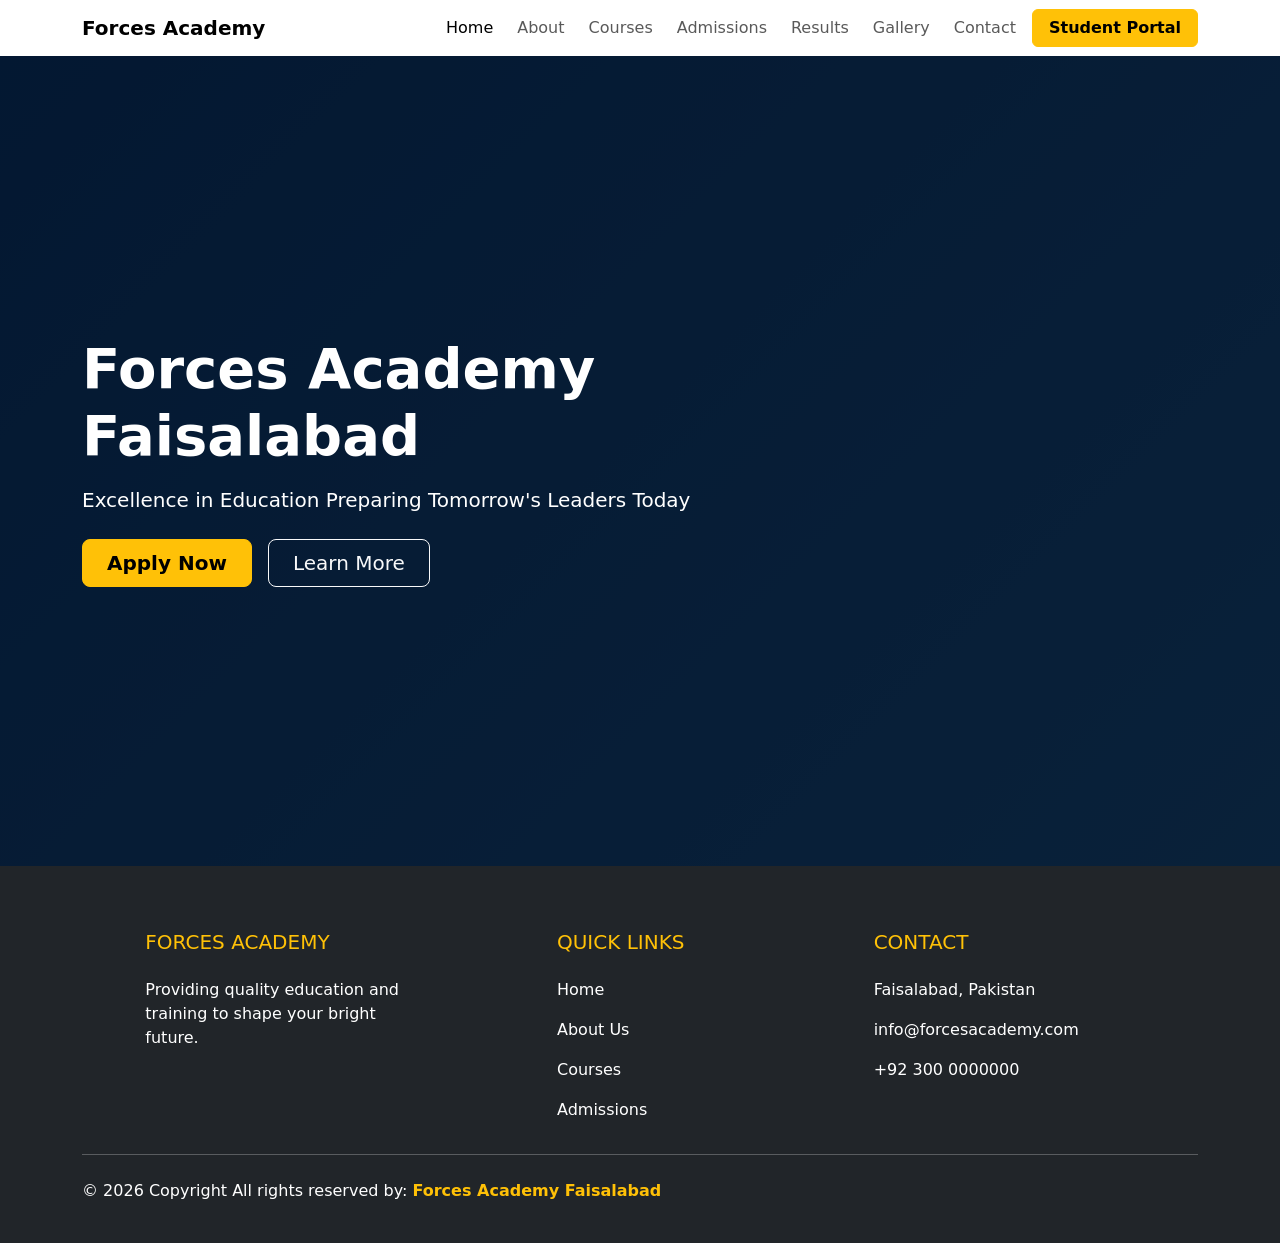
==== index.html @ 891b182b "Week 3 Frontend Task Completed" ====
<!DOCTYPE html>
<html lang="en">
<head>
    <meta charset="UTF-8">
    <meta name="viewport" content="width=device-width, initial-scale=1.0">
    <title>Forces Academy Faisalabad</title>

    <!-- Bootstrap 5 CSS CDN -->
    <link href="https://cdn.jsdelivr.net/npm/bootstrap@5.3.0/dist/css/bootstrap.min.css" rel="stylesheet">
    
    <!-- Custom CSS File -->
    <link rel="stylesheet" href="css/style.css">
</head>
<body>

    <!-- Step 3 — Build the Navigation Bar -->
    <nav class="navbar navbar-expand-lg sticky-top" id="mainNav">
        <div class="container">
            
            <!-- Logo -->
            <a class="navbar-brand fw-bold" href="index.html">
                Forces Academy
            </a>

            <!-- Hamburger Toggle (Mobile) -->
            <button class="navbar-toggler" type="button" data-bs-toggle="collapse" data-bs-target="#navMenu">
                <span class="navbar-toggler-icon"></span>
            </button>

            <!-- Nav Links -->
            <div class="collapse navbar-collapse" id="navMenu">
                <ul class="navbar-nav ms-auto align-items-center gap-lg-2">
                    <li class="nav-item">
                        <a class="nav-link active" href="index.html">Home</a>
                    </li>
                    <li class="nav-item">
                        <a class="nav-link" href="about.html">About</a>
                    </li>
                    <li class="nav-item">
                        <a class="nav-link" href="courses.html">Courses</a>
                    </li>
                    <li class="nav-item">
                        <a class="nav-link" href="admissions.html">Admissions</a>
                    </li>
                    <li class="nav-item">
                        <a class="nav-link" href="results.html">Results</a>
                    </li>
                    <li class="nav-item">
                        <a class="nav-link" href="gallery.html">Gallery</a>
                    </li>
                    <li class="nav-item">
                        <a class="nav-link" href="contact.html">Contact</a>
                    </li>
                    <!-- Student Portal Button -->
                    <li class="nav-item">
                        <a class="btn btn-warning fw-semibold px-3" href="#">
                            Student Portal
                        </a>
                    </li>
                </ul>
            </div>

        </div>
    </nav>

    <!-- Step 4 — Build the Hero Section -->
    <section id="hero">
        <div class="hero-overlay">
            <div class="container h-100">
                <div class="row h-100 align-items-center">
                    <div class="col-lg-8 text-white">
                        
                        <h1 class="display-4 fw-bold mb-3">
                            Forces Academy Faisalabad
                        </h1>
                        
                        <p class="lead mb-4">
                            Excellence in Education Preparing Tomorrow's Leaders Today
                        </p>
                        
                        <div class="d-flex flex-wrap gap-3">
                            <a href="admissions.html" class="btn btn-warning btn-lg fw-semibold px-4">
                                Apply Now
                            </a>
                            <a href="about.html" class="btn btn-outline-light btn-lg px-4">
                                Learn More
                            </a>
                        </div>

                    </div>
                </div>
            </div>
        </div>
    </section>

    <!-- Bootstrap 5 JS Bundle CDN -->
    <script src="https://cdn.jsdelivr.net/npm/bootstrap@5.3.0/dist/js/bootstrap.bundle.min.js"></script>
    
    <!-- Custom JS File -->
    <script src="js/main.js"></script>
</body>
<!-- Reusable Footer Section -->
<footer class="bg-dark text-white pt-5 pb-4">
    <div class="container text-center text-md-start">
        <div class="row">
            <!-- Column 1: Academy Name/Logo -->
            <div class="col-md-3 col-lg-3 col-xl-3 mx-auto mt-3">
                <h5 class="text-uppercase mb-4 font-weight-bold text-warning">Forces Academy</h5>
                <p>Providing quality education and training to shape your bright future.</p>
            </div>

            <!-- Column 2: Quick Links -->
            <div class="col-md-2 col-lg-2 col-xl-2 mx-auto mt-3">
                <h5 class="text-uppercase mb-4 font-weight-bold text-warning">Quick Links</h5>
                <p><a href="index.html" class="text-white" style="text-decoration: none;">Home</a></p>
                <p><a href="about.html" class="text-white" style="text-decoration: none;">About Us</a></p>
                <p><a href="courses.html" class="text-white" style="text-decoration: none;">Courses</a></p>
                <p><a href="admissions.html" class="text-white" style="text-decoration: none;">Admissions</a></p>
            </div>

            <!-- Column 3: Contact Info -->
            <div class="col-md-4 col-lg-3 col-xl-3 mx-auto mt-3">
                <h5 class="text-uppercase mb-4 font-weight-bold text-warning">Contact</h5>
                <p><i class="fas fa-home mr-3"></i> Faisalabad, Pakistan</p>
                <p><i class="fas fa-envelope mr-3"></i> info@forcesacademy.com</p>
                <p><i class="fas fa-phone mr-3"></i> +92 300 0000000</p>
            </div>
        </div>

        <hr class="mb-4">

        <!-- Copyright Row -->
        <div class="row align-items-center">
            <div class="col-md-7 col-lg-8">
                <p>© 2026 Copyright All rights reserved by: 
                    <a href="#" style="text-decoration: none;"><strong class="text-warning">Forces Academy Faisalabad</strong></a>
                </p>
            </div>
        </div>
    </div>
</footer>
</html>
---- css/style.css ----
/* ==========================================================================
   1. HERO & LANDING LAYOUT (Purana Base Code)
   ========================================================================== */
#hero {
    /* Agar images folder mein hero-bg.jpg nahn hai to ye gradient chalega */
    background-image: linear-gradient(135deg, #0a1f44 0%, #1a3a5b 100%);
    background-size: cover;
    background-position: center;
    min-height: 90vh;
}

.hero-overlay {
    background: rgba(0, 20, 40, 0.65);
    min-height: 90vh;
    display: flex;
    align-items: center;
}


/* ==========================================================================
   2. WEEK 3 PREMIUM GALLERY & CARDS EFFECTS
   ========================================================================== */

/* Cards rounded corners style */
.gallery-card {
    border-radius: 12px !important;
    border: 1px solid #eef2f5 !important;
    box-shadow: 0 4px 6px rgba(0, 0, 0, 0.05);
    transition: box-shadow 0.3s ease;
}

.gallery-card:hover {
    box-shadow: 0 10px 20px rgba(0, 0, 0, 0.12);
}

/* Image Dimension Fix (Symmetry alignment) */
.gallery-img {
    height: 220px;
    object-fit: cover; /* Is se sari images perfect auto-crop hokar clean alignment me ayengi */
    width: 100%;
}

/* Smooth zoom-in scale effect */
.img-hover {
    transition: transform 0.4s ease-in-out;
}

.img-hover:hover {
    transform: scale(1.08);
}
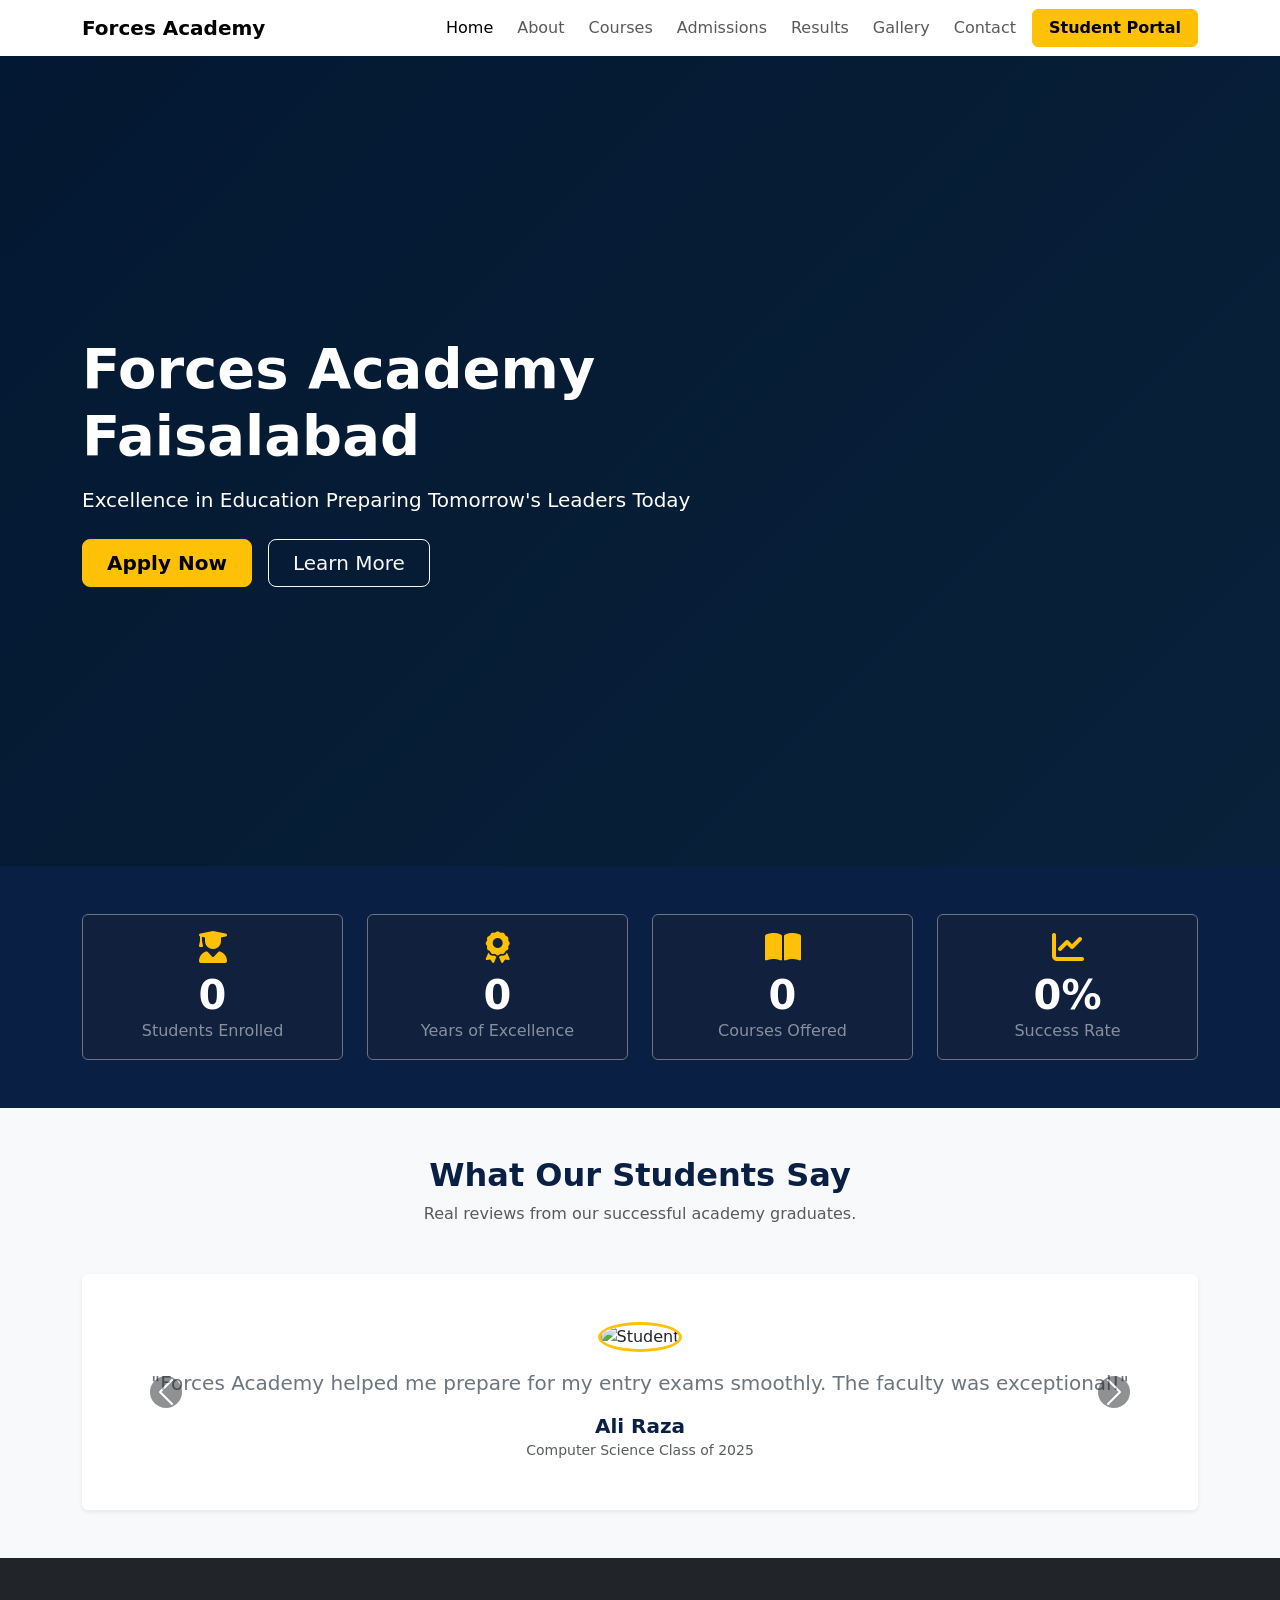
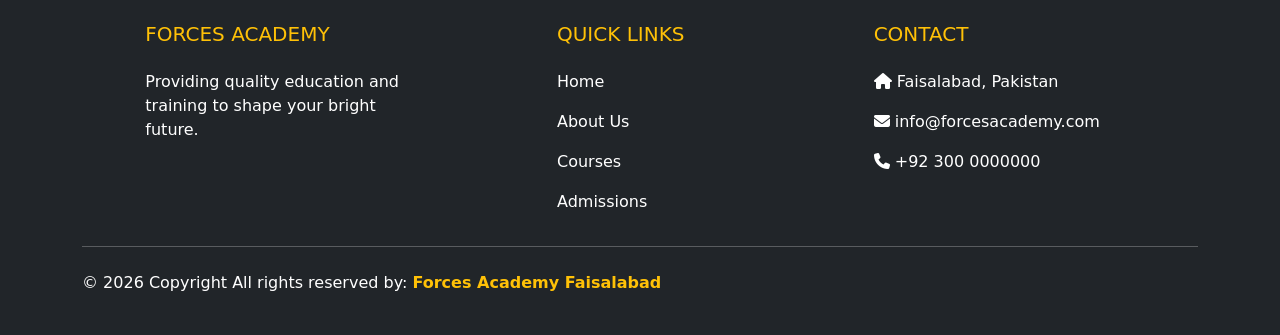
==== commit 878a3c14: "Week 4 Frontend Task Completed" ====
--- a/index.html
+++ b/index.html
@@ -8,12 +8,15 @@
     <!-- Bootstrap 5 CSS CDN -->
     <link href="https://cdn.jsdelivr.net/npm/bootstrap@5.3.0/dist/css/bootstrap.min.css" rel="stylesheet">
     
+    <!-- FontAwesome for Icons -->
+    <link rel="stylesheet" href="https://cdnjs.cloudflare.com/ajax/libs/font-awesome/6.4.0/css/all.min.css">
+
     <!-- Custom CSS File -->
     <link rel="stylesheet" href="css/style.css">
 </head>
 <body>
 
-    <!-- Step 3 — Build the Navigation Bar -->
+    <!-- Step 3 — Navigation Bar -->
     <nav class="navbar navbar-expand-lg sticky-top" id="mainNav">
         <div class="container">
             
@@ -63,7 +66,7 @@
         </div>
     </nav>
 
-    <!-- Step 4 — Build the Hero Section -->
+    <!-- Step 4 — Hero Section -->
     <section id="hero">
         <div class="hero-overlay">
             <div class="container h-100">
@@ -93,50 +96,138 @@
         </div>
     </section>
 
+    <!-- WEEK 4: STATS COUNTER SECTION -->
+    <section class="py-5 text-white" style="background-color: #0a1f44;" id="stats-section">
+        <div class="container">
+            <div class="row text-center g-4">
+                <div class="col-md-3 col-6">
+                    <div class="p-3 border border-secondary rounded bg-dark bg-opacity-25">
+                        <i class="fas fa-user-graduate fa-2x text-warning mb-2"></i>
+                        <h2 class="fw-bold display-6 mb-0 counter" data-target="5000">0</h2>
+                        <p class="text-white-50 mb-0">Students Enrolled</p>
+                    </div>
+                </div>
+                <div class="col-md-3 col-6">
+                    <div class="p-3 border border-secondary rounded bg-dark bg-opacity-25">
+                        <i class="fas fa-award fa-2x text-warning mb-2"></i>
+                        <h2 class="fw-bold display-6 mb-0 counter" data-target="15">0</h2>
+                        <p class="text-white-50 mb-0">Years of Excellence</p>
+                    </div>
+                </div>
+                <div class="col-md-3 col-6">
+                    <div class="p-3 border border-secondary rounded bg-dark bg-opacity-25">
+                        <i class="fas fa-book-open fa-2x text-warning mb-2"></i>
+                        <h2 class="fw-bold display-6 mb-0 counter" data-target="25">0</h2>
+                        <p class="text-white-50 mb-0">Courses Offered</p>
+                    </div>
+                </div>
+                <div class="col-md-3 col-6">
+                    <div class="p-3 border border-secondary rounded bg-dark bg-opacity-25">
+                        <i class="fas fa-chart-line fa-2x text-warning mb-2"></i>
+                        <h2 class="fw-bold display-6 mb-0"><span class="counter" data-target="98">0</span>%</h2>
+                        <p class="text-white-50 mb-0">Success Rate</p>
+                    </div>
+                </div>
+            </div>
+        </div>
+    </section>
+
+    <!-- WEEK 4: TESTIMONIALS SLIDER SECTION -->
+    <section class="py-5 bg-light">
+        <div class="container">
+            <div class="text-center mb-5">
+                <h2 class="fw-bold" style="color: #0a1f44;">What Our Students Say</h2>
+                <p class="text-muted">Real reviews from our successful academy graduates.</p>
+            </div>
+
+            <div id="testimonialCarousel" class="carousel slide shadow-sm bg-white rounded p-4 p-md-5" data-bs-ride="carousel">
+                <div class="carousel-inner">
+                    <div class="carousel-item active text-center">
+                        <img src="https://via.placeholder.com/100" class="rounded-circle mb-3 border border-3 border-warning" alt="Student">
+                        <p class="lead italic text-secondary mb-3">"Forces Academy helped me prepare for my entry exams smoothly. The faculty was exceptional!"</p>
+                        <h5 class="fw-bold mb-0" style="color: #0a1f44;">Ali Raza</h5>
+                        <small class="text-muted">Computer Science Class of 2025</small>
+                    </div>
+                    <div class="carousel-item text-center">
+                        <img src="https://via.placeholder.com/100" class="rounded-circle mb-3 border border-3 border-warning" alt="Student">
+                        <p class="lead italic text-secondary mb-3">"The test series gave me the confidence I needed to clear my exams with high grades."</p>
+                        <h5 class="fw-bold mb-0" style="color: #0a1f44;">Ayesha Malik</h5>
+                        <small class="text-muted">Engineering Student, 2026</small>
+                    </div>
+                    <div class="carousel-item text-center">
+                        <img src="https://via.placeholder.com/100" class="rounded-circle mb-3 border border-3 border-warning" alt="Student">
+                        <p class="lead italic text-secondary mb-3">"Best experience! Dedicated teachers and clear concepts. Highly recommended!"</p>
+                        <h5 class="fw-bold mb-0" style="color: #0a1f44;">Hamza Ahmed</h5>
+                        <small class="text-muted">Medical Track, 2025</small>
+                    </div>
+                    <div class="carousel-item text-center">
+                        <img src="https://via.placeholder.com/100" class="rounded-circle mb-3 border border-3 border-warning" alt="Student">
+                        <p class="lead italic text-secondary mb-3">"The environment and student support system are top-notch. Truly grateful!"</p>
+                        <h5 class="fw-bold mb-0" style="color: #0a1f44;">Zainab Fatima</h5>
+                        <small class="text-muted">ICS Student, 2026</small>
+                    </div>
+                </div>
+
+                <button class="carousel-control-prev" type="button" data-bs-target="#testimonialCarousel" data-bs-slide="prev">
+                    <span class="carousel-control-prev-icon bg-dark rounded-circle p-3"></span>
+                </button>
+                <button class="carousel-control-next" type="button" data-bs-target="#testimonialCarousel" data-bs-slide="next">
+                    <span class="carousel-control-next-icon bg-dark rounded-circle p-3"></span>
+                </button>
+            </div>
+        </div>
+    </section>
+
+    <!-- Reusable Footer Section -->
+    <footer class="bg-dark text-white pt-5 pb-4">
+        <div class="container text-center text-md-start">
+            <div class="row">
+                <!-- Column 1: Academy Name/Logo -->
+                <div class="col-md-3 col-lg-3 col-xl-3 mx-auto mt-3">
+                    <h5 class="text-uppercase mb-4 font-weight-bold text-warning">Forces Academy</h5>
+                    <p>Providing quality education and training to shape your bright future.</p>
+                </div>
+
+                <!-- Column 2: Quick Links -->
+                <div class="col-md-2 col-lg-2 col-xl-2 mx-auto mt-3">
+                    <h5 class="text-uppercase mb-4 font-weight-bold text-warning">Quick Links</h5>
+                    <p><a href="index.html" class="text-white" style="text-decoration: none;">Home</a></p>
+                    <p><a href="about.html" class="text-white" style="text-decoration: none;">About Us</a></p>
+                    <p><a href="courses.html" class="text-white" style="text-decoration: none;">Courses</a></p>
+                    <p><a href="admissions.html" class="text-white" style="text-decoration: none;">Admissions</a></p>
+                </div>
+
+                <!-- Column 3: Contact Info -->
+                <div class="col-md-4 col-lg-3 col-xl-3 mx-auto mt-3">
+                    <h5 class="text-uppercase mb-4 font-weight-bold text-warning">Contact</h5>
+                    <p><i class="fas fa-home mr-3"></i> Faisalabad, Pakistan</p>
+                    <p><i class="fas fa-envelope mr-3"></i> info@forcesacademy.com</p>
+                    <p><i class="fas fa-phone mr-3"></i> +92 300 0000000</p>
+                </div>
+            </div>
+
+            <hr class="mb-4">
+
+            <!-- Copyright Row -->
+            <div class="row align-items-center">
+                <div class="col-md-7 col-lg-8">
+                    <p>© 2026 Copyright All rights reserved by: 
+                        <a href="#" style="text-decoration: none;"><strong class="text-warning">Forces Academy Faisalabad</strong></a>
+                    </p>
+                </div>
+            </div>
+        </div>
+    </footer>
+
+    <!-- WEEK 4: BACK TO TOP BUTTON -->
+    <button id="backToTop" class="btn btn-warning rounded-circle shadow position-fixed bottom-0 end-0 m-4 d-none" style="z-index: 1000; width: 45px; height: 45px;" title="Back to Top">
+        <i class="fas fa-arrow-up"></i>
+    </button>
+
     <!-- Bootstrap 5 JS Bundle CDN -->
     <script src="https://cdn.jsdelivr.net/npm/bootstrap@5.3.0/dist/js/bootstrap.bundle.min.js"></script>
     
     <!-- Custom JS File -->
     <script src="js/main.js"></script>
 </body>
-<!-- Reusable Footer Section -->
-<footer class="bg-dark text-white pt-5 pb-4">
-    <div class="container text-center text-md-start">
-        <div class="row">
-            <!-- Column 1: Academy Name/Logo -->
-            <div class="col-md-3 col-lg-3 col-xl-3 mx-auto mt-3">
-                <h5 class="text-uppercase mb-4 font-weight-bold text-warning">Forces Academy</h5>
-                <p>Providing quality education and training to shape your bright future.</p>
-            </div>
-
-            <!-- Column 2: Quick Links -->
-            <div class="col-md-2 col-lg-2 col-xl-2 mx-auto mt-3">
-                <h5 class="text-uppercase mb-4 font-weight-bold text-warning">Quick Links</h5>
-                <p><a href="index.html" class="text-white" style="text-decoration: none;">Home</a></p>
-                <p><a href="about.html" class="text-white" style="text-decoration: none;">About Us</a></p>
-                <p><a href="courses.html" class="text-white" style="text-decoration: none;">Courses</a></p>
-                <p><a href="admissions.html" class="text-white" style="text-decoration: none;">Admissions</a></p>
-            </div>
-
-            <!-- Column 3: Contact Info -->
-            <div class="col-md-4 col-lg-3 col-xl-3 mx-auto mt-3">
-                <h5 class="text-uppercase mb-4 font-weight-bold text-warning">Contact</h5>
-                <p><i class="fas fa-home mr-3"></i> Faisalabad, Pakistan</p>
-                <p><i class="fas fa-envelope mr-3"></i> info@forcesacademy.com</p>
-                <p><i class="fas fa-phone mr-3"></i> +92 300 0000000</p>
-            </div>
-        </div>
-
-        <hr class="mb-4">
-
-        <!-- Copyright Row -->
-        <div class="row align-items-center">
-            <div class="col-md-7 col-lg-8">
-                <p>© 2026 Copyright All rights reserved by: 
-                    <a href="#" style="text-decoration: none;"><strong class="text-warning">Forces Academy Faisalabad</strong></a>
-                </p>
-            </div>
-        </div>
-    </div>
-</footer>
 </html>
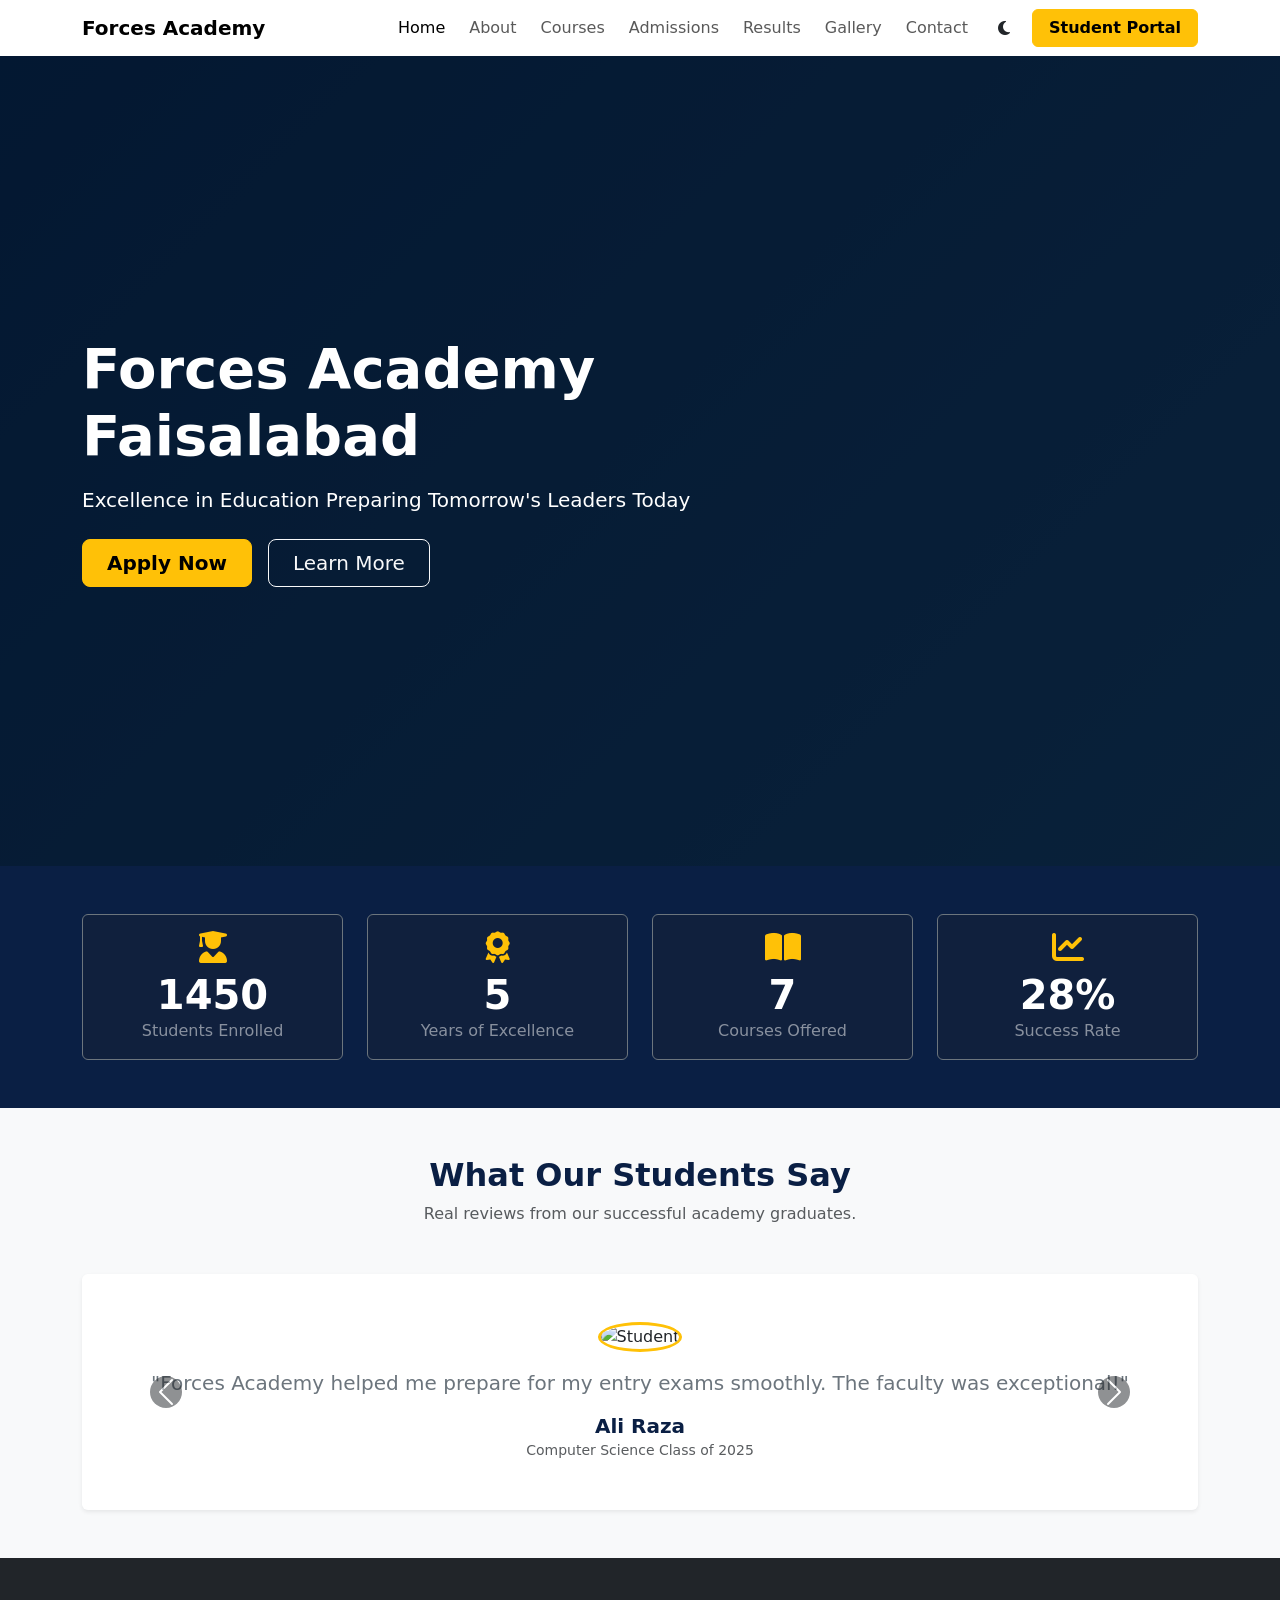
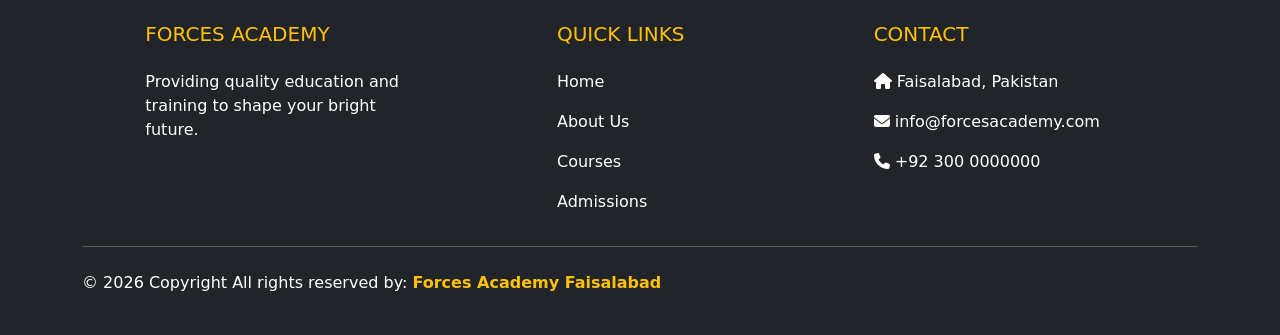
==== commit b92e5e86: "Week 6 tasks completed: Favicon, Dark Mode, and Animations added" ====
--- a/index.html
+++ b/index.html
@@ -3,11 +3,27 @@
 <head>
     <meta charset="UTF-8">
     <meta name="viewport" content="width=device-width, initial-scale=1.0">
+
+    <!-- Week 6: SEO Meta Tags -->
+    <meta name="description" content="Forces Academy Faisalabad - Excellence in education and preparing tomorrow's leaders today with entry test prep and academic courses.">
+    <meta name="keywords" content="Forces Academy, Faisalabad, Education, Admissions, Entry Test Preparation, Coaching">
+
+    <!-- Week 6: Open Graph Social Tags -->
+    <meta property="og:title" content="Forces Academy Faisalabad">
+    <meta property="og:description" content="Excellence in Education Preparing Tomorrow's Leaders Today.">
+    <meta property="og:type" content="website">
+
+    <!-- Week 6: Favicon Icon -->
+    <link rel="icon" href="https://cdnjs.cloudflare.com/ajax/libs/bootstrap-icons/1.13.1/icons/mortarboard-fill.svg" type="image/svg+xml">
+
     <title>Forces Academy Faisalabad</title>
 
     <!-- Bootstrap 5 CSS CDN -->
     <link href="https://cdn.jsdelivr.net/npm/bootstrap@5.3.0/dist/css/bootstrap.min.css" rel="stylesheet">
     
+    <!-- Bootstrap Icons CDN -->
+    <link rel="stylesheet" href="https://cdn.jsdelivr.net/npm/bootstrap-icons@1.13.1/font/bootstrap-icons.min.css">
+
     <!-- FontAwesome for Icons -->
     <link rel="stylesheet" href="https://cdnjs.cloudflare.com/ajax/libs/font-awesome/6.4.0/css/all.min.css">
 
@@ -54,6 +70,14 @@
                     <li class="nav-item">
                         <a class="nav-link" href="contact.html">Contact</a>
                     </li>
+
+                    <!-- Week 6: Dark Mode Toggle Button -->
+                    <li class="nav-item">
+                        <button id="theme-toggle" class="btn btn-outline-warning text-dark border-0 rounded-circle" type="button" title="Toggle Dark/Light Mode">
+                            <i id="theme-icon" class="fas fa-moon"></i>
+                        </button>
+                    </li>
+
                     <!-- Student Portal Button -->
                     <li class="nav-item">
                         <a class="btn btn-warning fw-semibold px-3" href="#">
@@ -73,7 +97,8 @@
                 <div class="row h-100 align-items-center">
                     <div class="col-lg-8 text-white">
                         
-                        <h1 class="display-4 fw-bold mb-3">
+                        <!-- Week 6: Added Animation Class -->
+                        <h1 class="display-4 fw-bold mb-3 animate-fade-in">
                             Forces Academy Faisalabad
                         </h1>
                         
--- a/css/style.css
+++ b/css/style.css
@@ -47,4 +47,63 @@
 
 .img-hover:hover {
     transform: scale(1.08);
+}/* ================= WEEK 6: DARK MODE STYLES ================= */
+body.dark-theme {
+    background-color: #121212 !important;
+    color: #e0e0e0 !important;
+}
+
+/* Dark mode nav and sections */
+body.dark-theme .navbar {
+    background-color: #1a1a1a !important;
+}
+
+body.dark-theme .nav-link {
+    color: #ffffff !important;
+}
+
+body.dark-theme .bg-light {
+    background-color: #1e1e1e !important;
+}
+
+body.dark-theme .bg-white {
+    background-color: #242424 !important;
+    color: #ffffff !important;
+}
+
+body.dark-theme .text-muted,
+body.dark-theme .text-secondary {
+    color: #b0b0b0 !important;
+}
+
+body.dark-theme h2, 
+body.dark-theme h5 {
+    color: #ffffff !important;
+}
+
+/* Dark Mode Toggle Button */
+#theme-toggle {
+    width: 40px;
+    height: 40px;
+    display: flex;
+    align-items: center;
+    justify-content: center;
+    cursor: pointer;
+    transition: all 0.3s ease;
+}
+
+/* ================= WEEK 6: ANIMATIONS ================= */
+.animate-fade-in {
+    animation: fadeIn 1.2s ease-in-out forwards;
+}
+
+@keyframes fadeIn {
+    from {
+        opacity: 0;
+        transform: translateY(-20px);
+    }
+    to {
+        opacity: 1;
+        transform: translateY(0);
+    }
 }
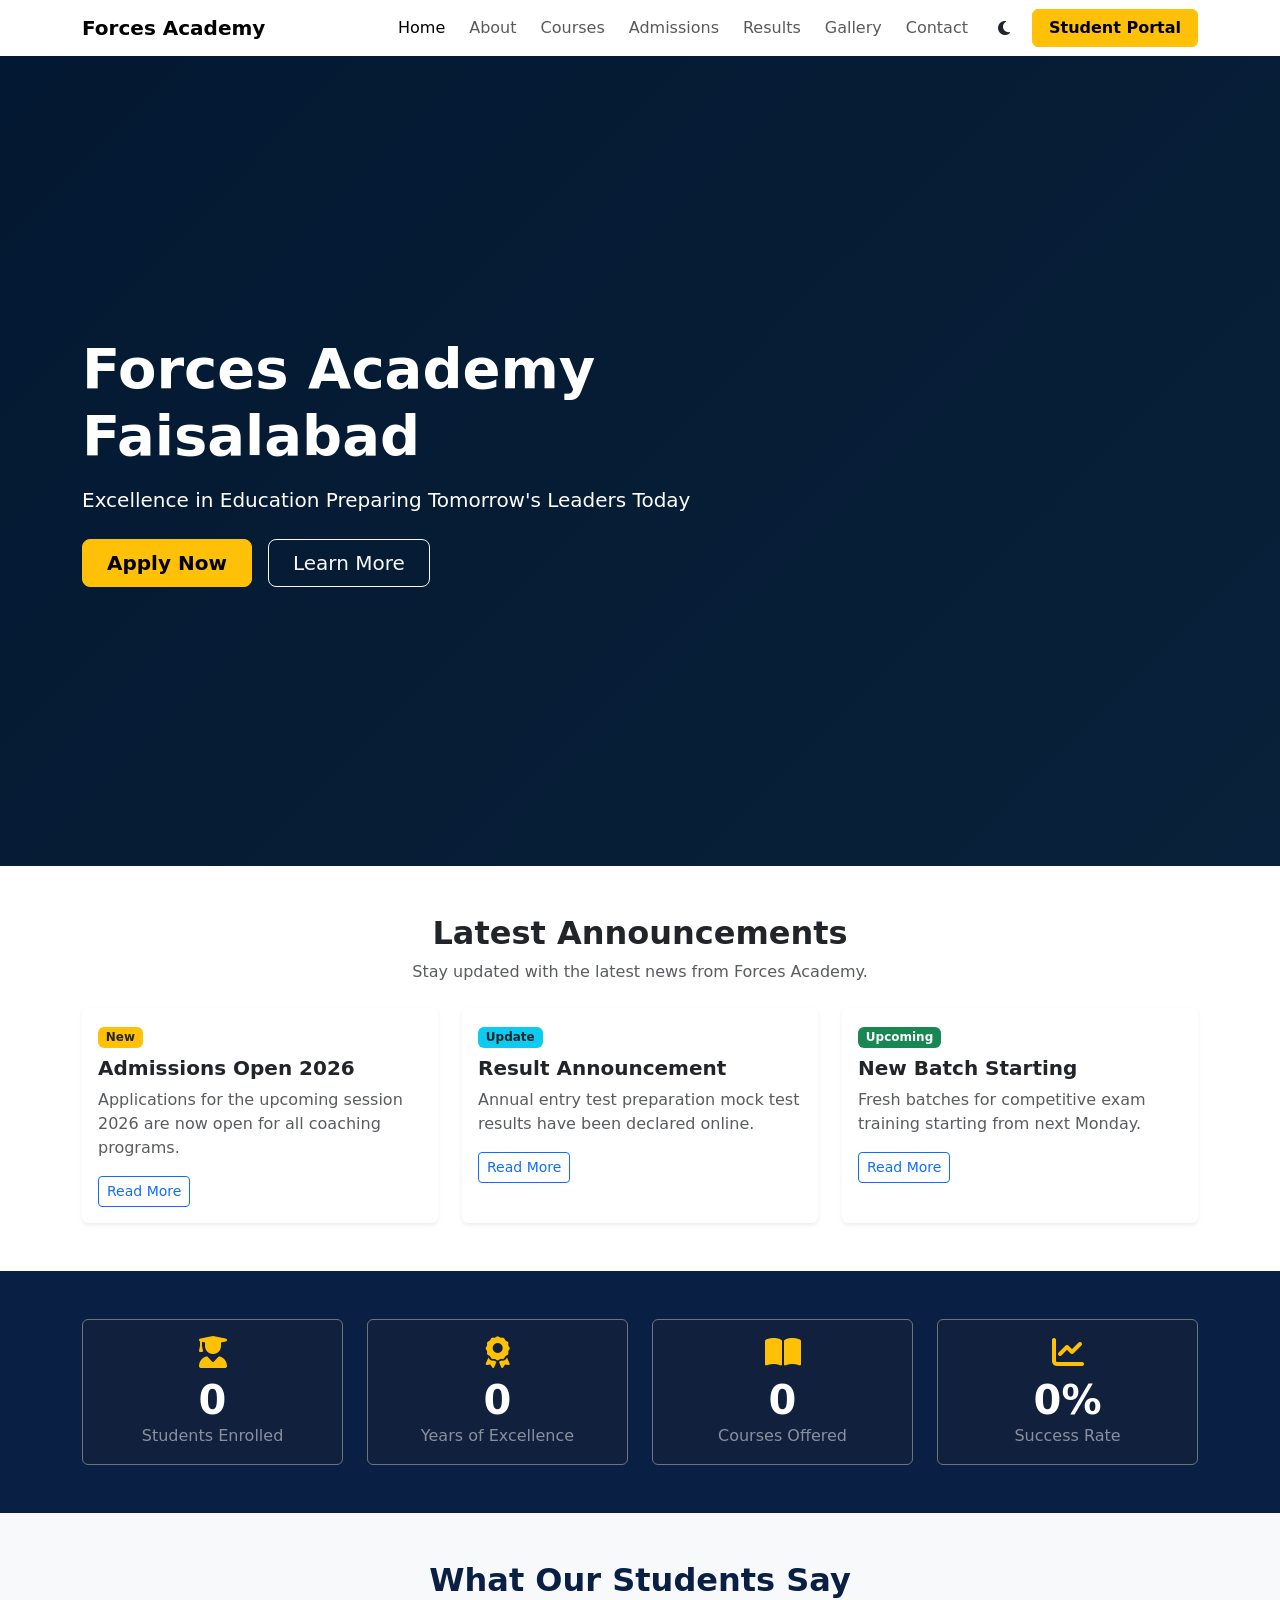
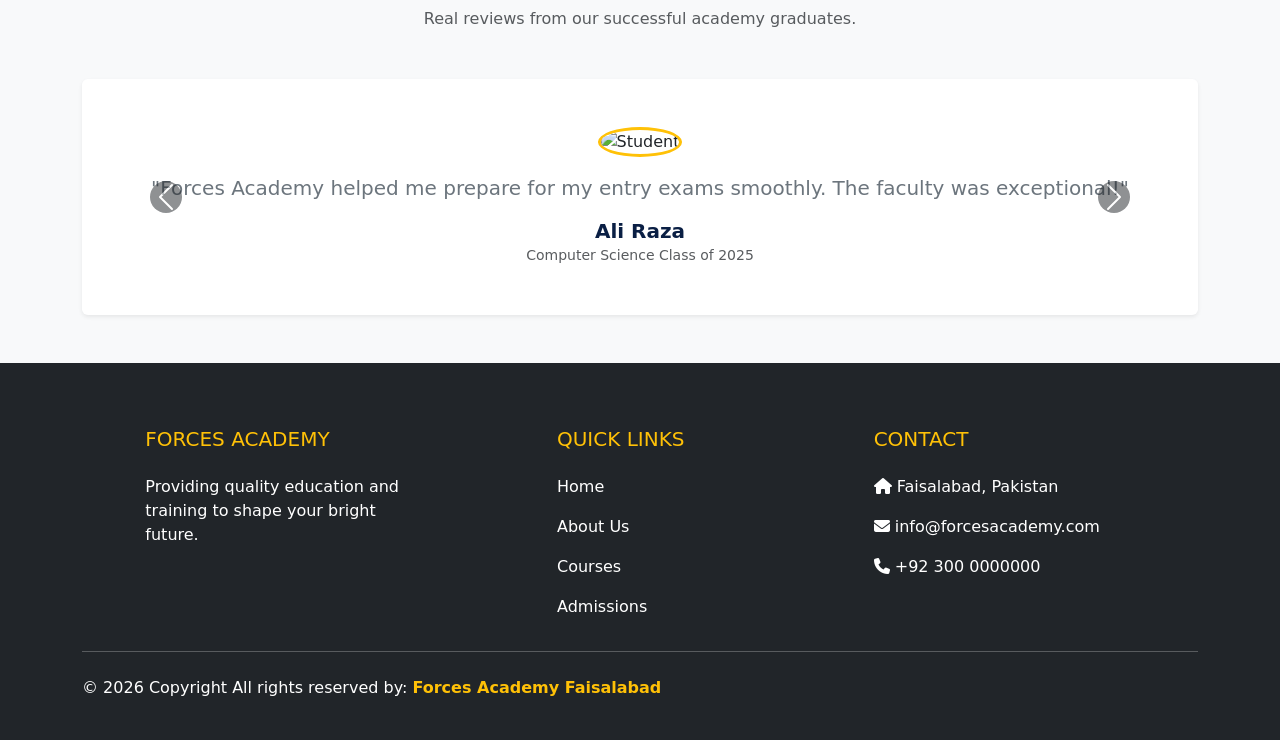
==== commit 49ef59d6: "Connect Student Portal button to live LMS URL" ====
--- a/index.html
+++ b/index.html
@@ -80,7 +80,7 @@
 
                     <!-- Student Portal Button -->
                     <li class="nav-item">
-                        <a class="btn btn-warning fw-semibold px-3" href="#">
+                        <a class="btn btn-warning fw-semibold px-3" href="https://forces-academy-lms.infinityfreeapp.com/">
                             Student Portal
                         </a>
                     </li>
@@ -120,6 +120,47 @@
             </div>
         </div>
     </section>
+    <!-- WEEK 7: ANNOUNCEMENTS SECTION -->
+    <section class="py-5 bg-white">
+        <div class="container">
+            <div class="text-center mb-4">
+                <h2 class="fw-bold text-navy">Latest Announcements</h2>
+                <p class="text-muted">Stay updated with the latest news from Forces Academy.</p>
+            </div>
+            <div class="row g-4">
+                <div class="col-md-4">
+                    <div class="card h-100 shadow-sm border-0">
+                        <div class="card-body">
+                            <span class="badge bg-warning text-dark mb-2">New</span>
+                            <h5 class="card-title fw-bold">Admissions Open 2026</h5>
+                            <p class="card-text text-muted">Applications for the upcoming session 2026 are now open for all coaching programs.</p>
+                            <a href="admissions.html" class="btn btn-sm btn-outline-primary">Read More</a>
+                        </div>
+                    </div>
+                </div>
+                <div class="col-md-4">
+                    <div class="card h-100 shadow-sm border-0">
+                        <div class="card-body">
+                            <span class="badge bg-info text-dark mb-2">Update</span>
+                            <h5 class="card-title fw-bold">Result Announcement</h5>
+                            <p class="card-text text-muted">Annual entry test preparation mock test results have been declared online.</p>
+                            <a href="results.html" class="btn btn-sm btn-outline-primary">Read More</a>
+                        </div>
+                    </div>
+                </div>
+                <div class="col-md-4">
+                    <div class="card h-100 shadow-sm border-0">
+                        <div class="card-body">
+                            <span class="badge bg-success mb-2">Upcoming</span>
+                            <h5 class="card-title fw-bold">New Batch Starting</h5>
+                            <p class="card-text text-muted">Fresh batches for competitive exam training starting from next Monday.</p>
+                            <a href="courses.html" class="btn btn-sm btn-outline-primary">Read More</a>
+                        </div>
+                    </div>
+                </div>
+            </div>
+        </div>
+    </section>
 
     <!-- WEEK 4: STATS COUNTER SECTION -->
     <section class="py-5 text-white" style="background-color: #0a1f44;" id="stats-section">
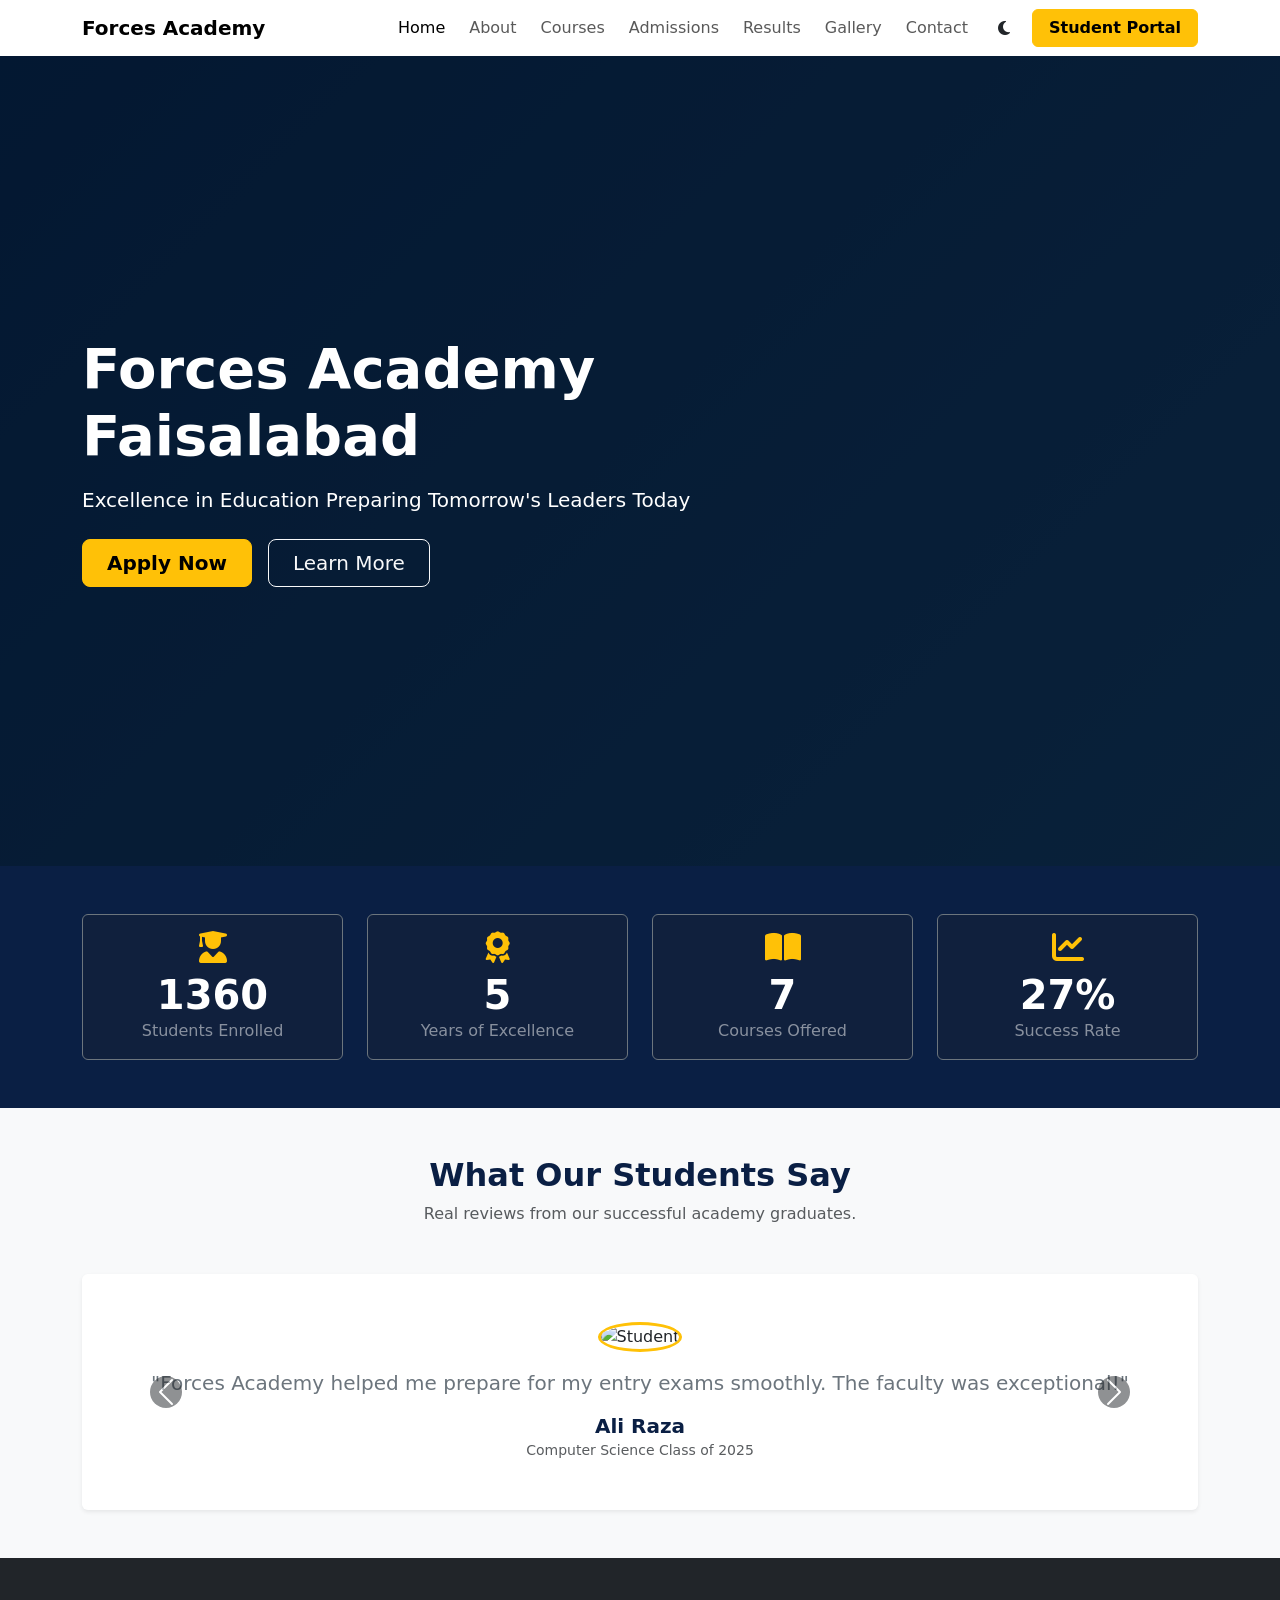
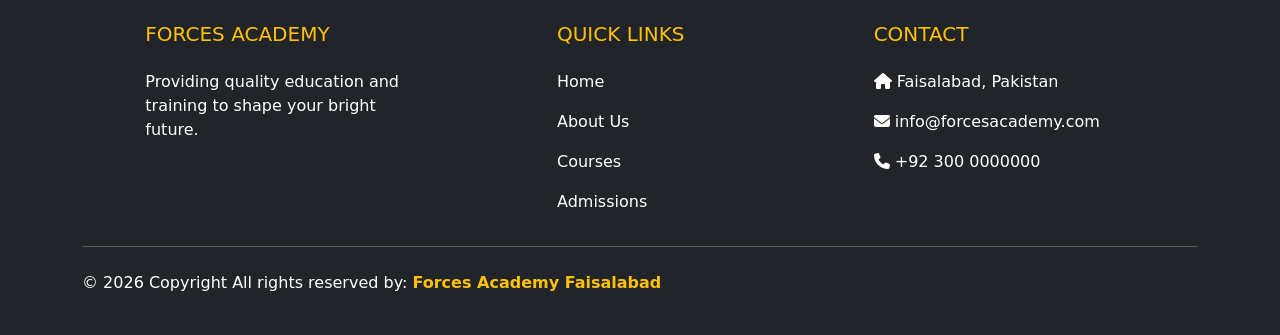
==== commit 0bdfb2c6: "Restored full index.html content" ====
--- a/index.html
+++ b/index.html
@@ -80,7 +80,7 @@
 
                     <!-- Student Portal Button -->
                     <li class="nav-item">
-                        <a class="btn btn-warning fw-semibold px-3" href="https://forces-academy-lms.infinityfreeapp.com/">
+                        <a class="btn btn-warning fw-semibold px-3" href="#">
                             Student Portal
                         </a>
                     </li>
@@ -120,47 +120,6 @@
             </div>
         </div>
     </section>
-    <!-- WEEK 7: ANNOUNCEMENTS SECTION -->
-    <section class="py-5 bg-white">
-        <div class="container">
-            <div class="text-center mb-4">
-                <h2 class="fw-bold text-navy">Latest Announcements</h2>
-                <p class="text-muted">Stay updated with the latest news from Forces Academy.</p>
-            </div>
-            <div class="row g-4">
-                <div class="col-md-4">
-                    <div class="card h-100 shadow-sm border-0">
-                        <div class="card-body">
-                            <span class="badge bg-warning text-dark mb-2">New</span>
-                            <h5 class="card-title fw-bold">Admissions Open 2026</h5>
-                            <p class="card-text text-muted">Applications for the upcoming session 2026 are now open for all coaching programs.</p>
-                            <a href="admissions.html" class="btn btn-sm btn-outline-primary">Read More</a>
-                        </div>
-                    </div>
-                </div>
-                <div class="col-md-4">
-                    <div class="card h-100 shadow-sm border-0">
-                        <div class="card-body">
-                            <span class="badge bg-info text-dark mb-2">Update</span>
-                            <h5 class="card-title fw-bold">Result Announcement</h5>
-                            <p class="card-text text-muted">Annual entry test preparation mock test results have been declared online.</p>
-                            <a href="results.html" class="btn btn-sm btn-outline-primary">Read More</a>
-                        </div>
-                    </div>
-                </div>
-                <div class="col-md-4">
-                    <div class="card h-100 shadow-sm border-0">
-                        <div class="card-body">
-                            <span class="badge bg-success mb-2">Upcoming</span>
-                            <h5 class="card-title fw-bold">New Batch Starting</h5>
-                            <p class="card-text text-muted">Fresh batches for competitive exam training starting from next Monday.</p>
-                            <a href="courses.html" class="btn btn-sm btn-outline-primary">Read More</a>
-                        </div>
-                    </div>
-                </div>
-            </div>
-        </div>
-    </section>
 
     <!-- WEEK 4: STATS COUNTER SECTION -->
     <section class="py-5 text-white" style="background-color: #0a1f44;" id="stats-section">
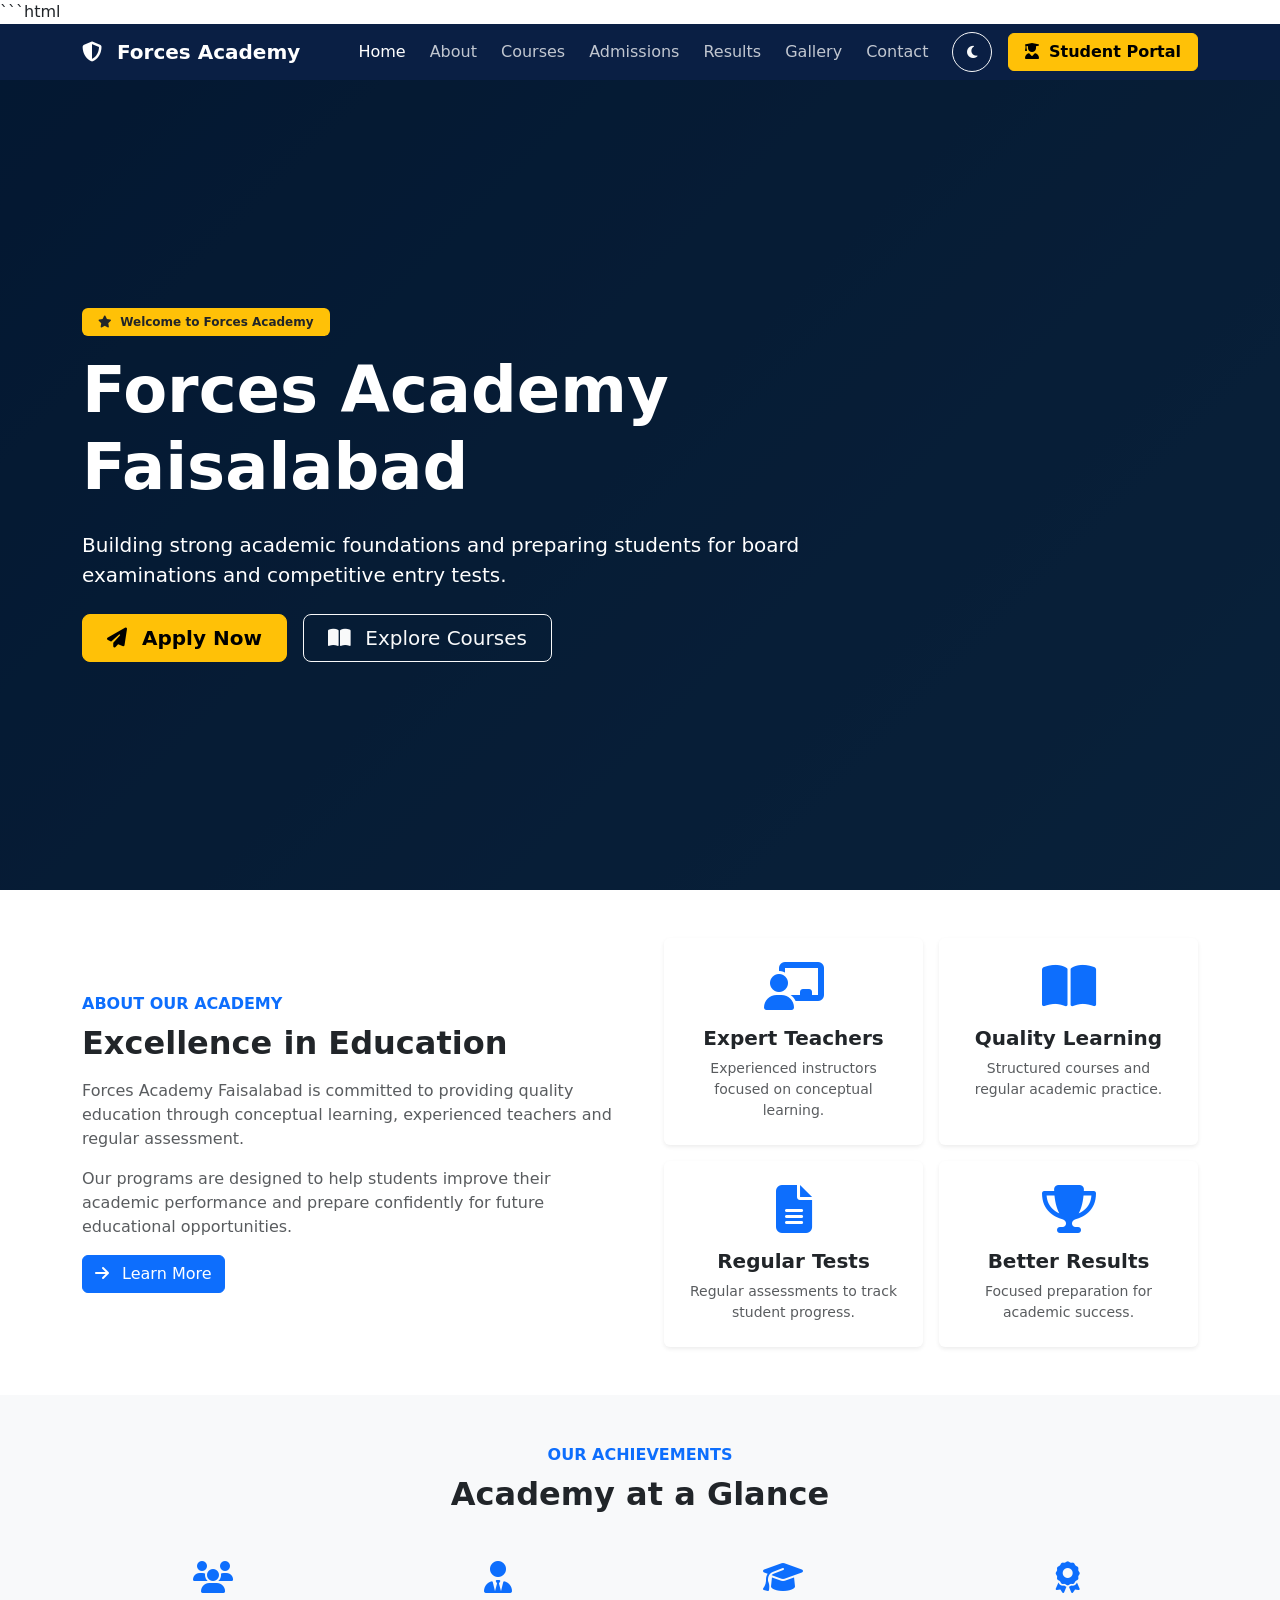
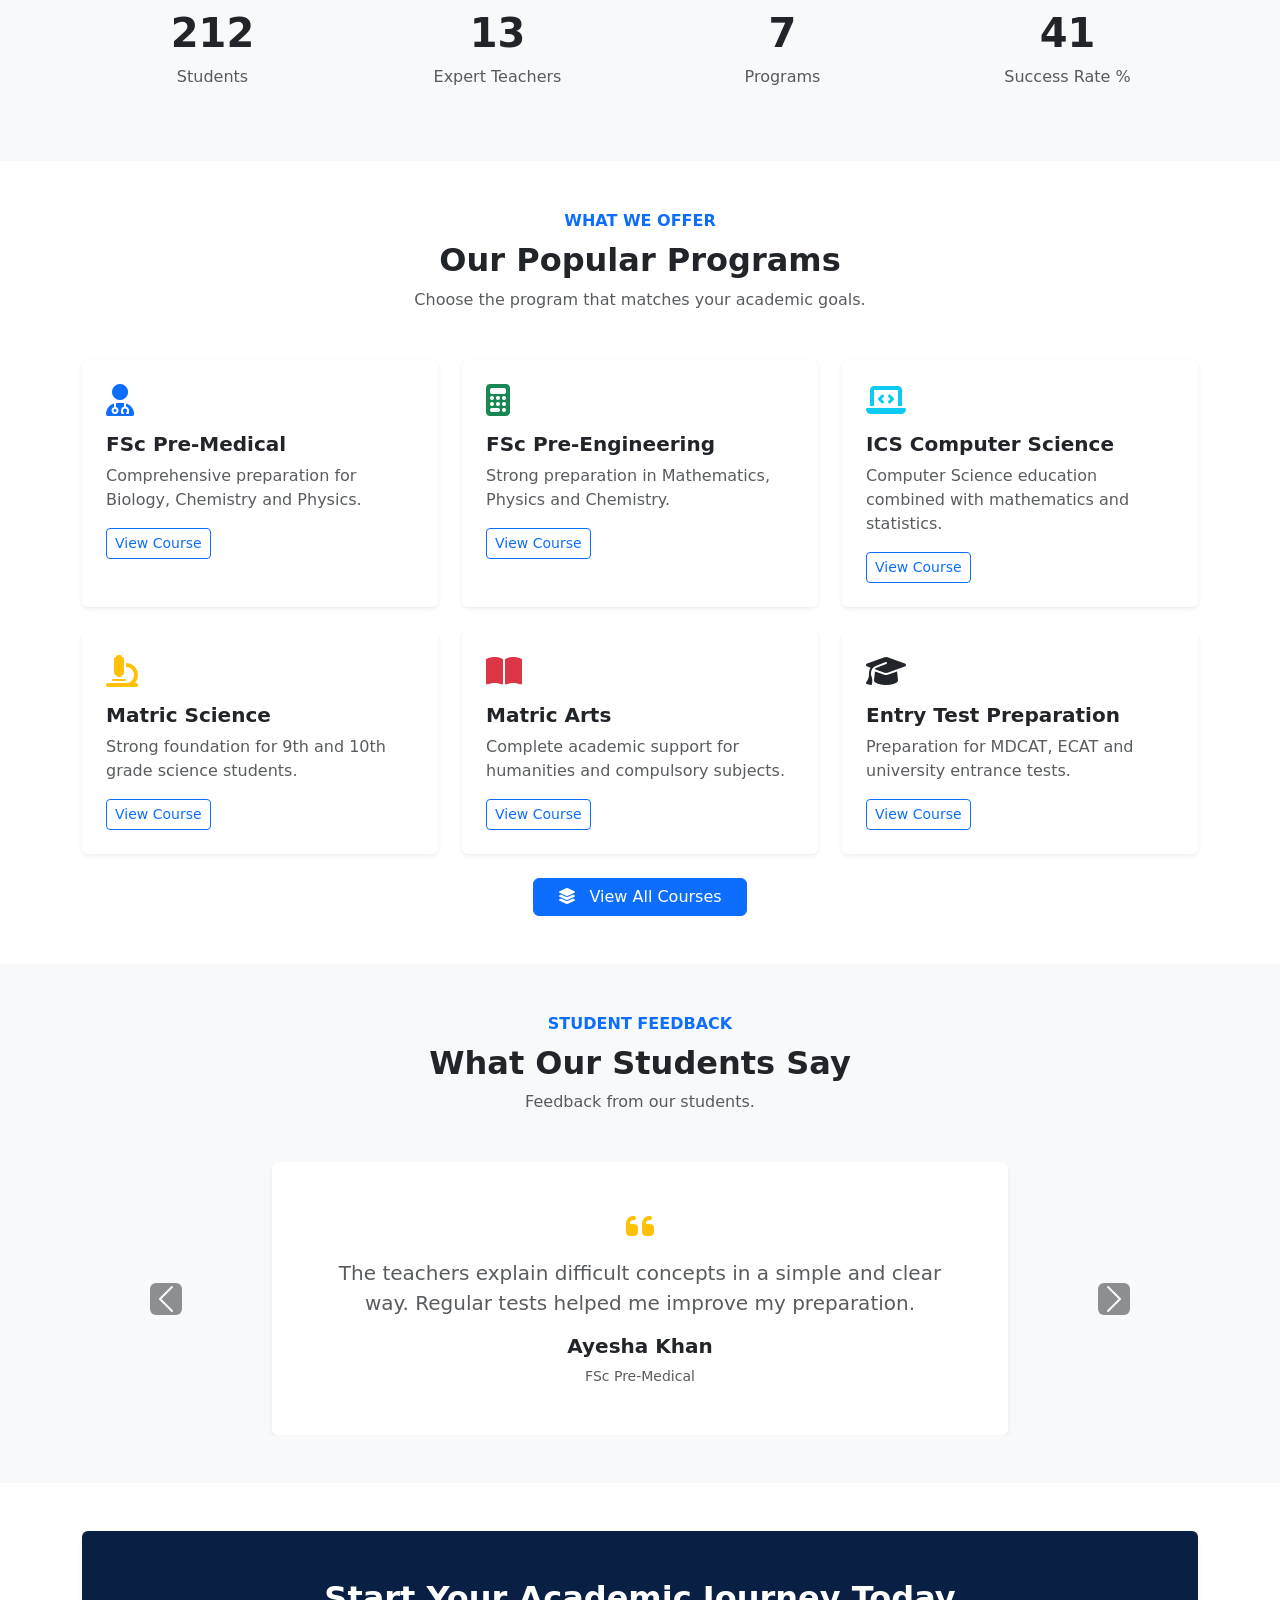
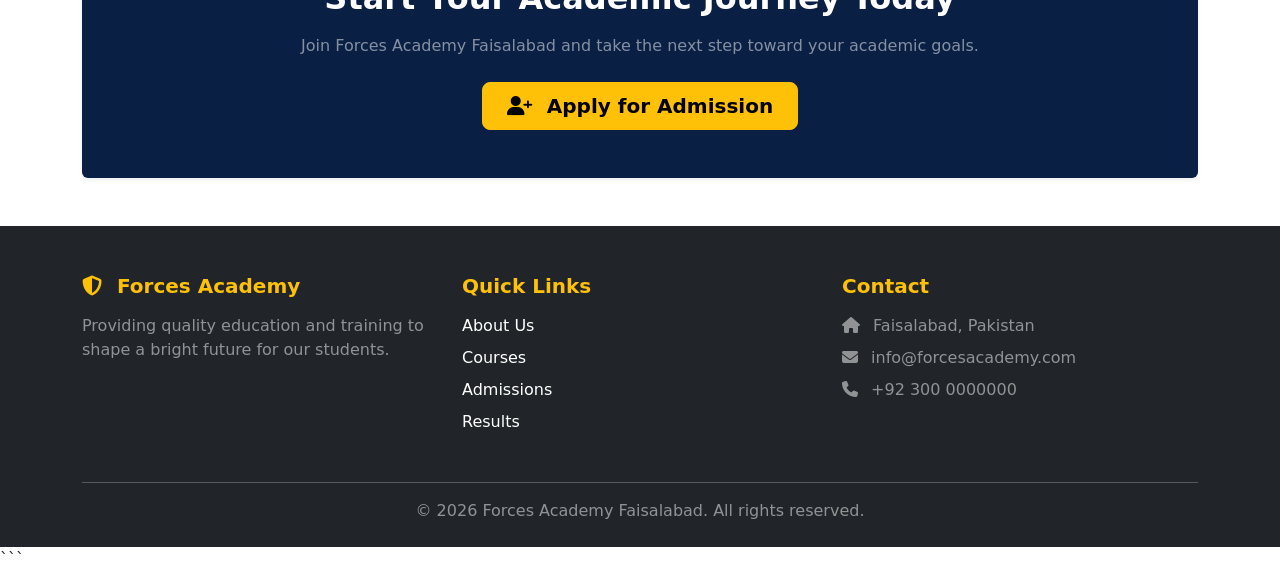
==== commit 4954b444: "Updated website" ====
--- a/index.html
+++ b/index.html
@@ -1,258 +1,1587 @@
+```html
 <!DOCTYPE html>
 <html lang="en">
+
 <head>
+
     <meta charset="UTF-8">
+
     <meta name="viewport" content="width=device-width, initial-scale=1.0">
 
-    <!-- Week 6: SEO Meta Tags -->
-    <meta name="description" content="Forces Academy Faisalabad - Excellence in education and preparing tomorrow's leaders today with entry test prep and academic courses.">
-    <meta name="keywords" content="Forces Academy, Faisalabad, Education, Admissions, Entry Test Preparation, Coaching">
-
-    <!-- Week 6: Open Graph Social Tags -->
-    <meta property="og:title" content="Forces Academy Faisalabad">
-    <meta property="og:description" content="Excellence in Education Preparing Tomorrow's Leaders Today.">
-    <meta property="og:type" content="website">
-
-    <!-- Week 6: Favicon Icon -->
-    <link rel="icon" href="https://cdnjs.cloudflare.com/ajax/libs/bootstrap-icons/1.13.1/icons/mortarboard-fill.svg" type="image/svg+xml">
-
     <title>Forces Academy Faisalabad</title>
 
-    <!-- Bootstrap 5 CSS CDN -->
-    <link href="https://cdn.jsdelivr.net/npm/bootstrap@5.3.0/dist/css/bootstrap.min.css" rel="stylesheet">
-    
-    <!-- Bootstrap Icons CDN -->
-    <link rel="stylesheet" href="https://cdn.jsdelivr.net/npm/bootstrap-icons@1.13.1/font/bootstrap-icons.min.css">
-
-    <!-- FontAwesome for Icons -->
-    <link rel="stylesheet" href="https://cdnjs.cloudflare.com/ajax/libs/font-awesome/6.4.0/css/all.min.css">
-
-    <!-- Custom CSS File -->
+
+    <!-- =====================================================
+         BOOTSTRAP 5
+    ====================================================== -->
+
+    <link
+        href="https://cdn.jsdelivr.net/npm/bootstrap@5.3.0/dist/css/bootstrap.min.css"
+        rel="stylesheet"
+    >
+
+
+    <!-- =====================================================
+         FONT AWESOME
+    ====================================================== -->
+
+    <link
+        rel="stylesheet"
+        href="https://cdnjs.cloudflare.com/ajax/libs/font-awesome/6.4.0/css/all.min.css"
+    >
+
+
+    <!-- =====================================================
+         CUSTOM CSS
+    ====================================================== -->
+
     <link rel="stylesheet" href="css/style.css">
+
 </head>
+
+
 <body>
 
-    <!-- Step 3 — Navigation Bar -->
-    <nav class="navbar navbar-expand-lg sticky-top" id="mainNav">
+
+<!-- =========================================================
+     NAVBAR
+========================================================= -->
+
+<nav
+    class="navbar navbar-expand-lg sticky-top"
+    id="mainNav"
+>
+
+    <div class="container">
+
+
+        <!-- LOGO -->
+
+        <a
+            class="navbar-brand fw-bold"
+            href="index.html"
+        >
+
+            <i class="fas fa-shield-halved me-2"></i>
+
+            Forces Academy
+
+        </a>
+
+
+        <!-- MOBILE MENU BUTTON -->
+
+        <button
+            class="navbar-toggler"
+            type="button"
+            data-bs-toggle="collapse"
+            data-bs-target="#navMenu"
+            aria-controls="navMenu"
+            aria-expanded="false"
+            aria-label="Toggle navigation"
+        >
+
+            <span class="navbar-toggler-icon"></span>
+
+        </button>
+
+
+        <!-- NAVIGATION -->
+
+        <div
+            class="collapse navbar-collapse"
+            id="navMenu"
+        >
+
+            <ul
+                class="navbar-nav ms-auto align-items-lg-center gap-lg-2"
+            >
+
+
+                <!-- HOME -->
+
+                <li class="nav-item">
+
+                    <a
+                        class="nav-link active"
+                        href="index.html"
+                    >
+
+                        Home
+
+                    </a>
+
+                </li>
+
+
+                <!-- ABOUT -->
+
+                <li class="nav-item">
+
+                    <a
+                        class="nav-link"
+                        href="about.html"
+                    >
+
+                        About
+
+                    </a>
+
+                </li>
+
+
+                <!-- COURSES -->
+
+                <li class="nav-item">
+
+                    <a
+                        class="nav-link"
+                        href="courses.html"
+                    >
+
+                        Courses
+
+                    </a>
+
+                </li>
+
+
+                <!-- ADMISSIONS -->
+
+                <li class="nav-item">
+
+                    <a
+                        class="nav-link"
+                        href="admissions.html"
+                    >
+
+                        Admissions
+
+                    </a>
+
+                </li>
+
+
+                <!-- RESULTS -->
+
+                <li class="nav-item">
+
+                    <a
+                        class="nav-link"
+                        href="results.html"
+                    >
+
+                        Results
+
+                    </a>
+
+                </li>
+
+
+                <!-- GALLERY -->
+
+                <li class="nav-item">
+
+                    <a
+                        class="nav-link"
+                        href="gallery.html"
+                    >
+
+                        Gallery
+
+                    </a>
+
+                </li>
+
+
+                <!-- CONTACT -->
+
+                <li class="nav-item">
+
+                    <a
+                        class="nav-link"
+                        href="contact.html"
+                    >
+
+                        Contact
+
+                    </a>
+
+                </li>
+
+
+                <!-- =================================================
+                     DARK / LIGHT MODE
+                ================================================== -->
+
+                <li class="nav-item">
+
+                    <button
+                        id="theme-toggle"
+                        type="button"
+                        class="btn btn-sm btn-outline-light theme-toggle-btn ms-lg-2"
+                        title="Toggle Dark/Light Mode"
+                        aria-label="Toggle Dark/Light Mode"
+                    >
+
+                        <i
+                            id="theme-icon"
+                            class="fas fa-moon"
+                        ></i>
+
+                    </button>
+
+                </li>
+
+
+                <!-- STUDENT PORTAL -->
+
+                <li class="nav-item">
+
+                    <a
+                        class="btn btn-warning fw-semibold px-3 ms-lg-2"
+                        href="https://forces-academy-lms.infinityfreeapp.com/"
+                        target="_blank"
+                        rel="noopener noreferrer"
+                    >
+
+                        <i class="fas fa-user-graduate me-1"></i>
+
+                        Student Portal
+
+                    </a>
+
+                </li>
+
+            </ul>
+
+        </div>
+
+    </div>
+
+</nav>
+
+
+
+<!-- =========================================================
+     HERO SECTION
+========================================================= -->
+
+<section id="hero">
+
+    <div class="hero-overlay">
+
         <div class="container">
-            
-            <!-- Logo -->
-            <a class="navbar-brand fw-bold" href="index.html">
-                Forces Academy
+
+            <div class="row align-items-center min-vh-75">
+
+                <div
+                    class="col-lg-8 text-white animate-fade-in"
+                >
+
+
+                    <!-- BADGE -->
+
+                    <span
+                        class="badge bg-warning text-dark mb-3 px-3 py-2"
+                    >
+
+                        <i class="fas fa-star me-1"></i>
+
+                        Welcome to Forces Academy
+
+                    </span>
+
+
+                    <!-- HEADING -->
+
+                    <h1 class="display-3 fw-bold mb-4">
+
+                        Forces Academy Faisalabad
+
+                    </h1>
+
+
+                    <!-- DESCRIPTION -->
+
+                    <p class="lead mb-4">
+
+                        Building strong academic foundations and preparing
+                        students for board examinations and competitive
+                        entry tests.
+
+                    </p>
+
+
+                    <!-- BUTTONS -->
+
+                    <div class="d-flex flex-wrap gap-3">
+
+
+                        <!-- APPLY -->
+
+                        <a
+                            href="admissions.html"
+                            class="btn btn-warning btn-lg fw-semibold px-4"
+                        >
+
+                            <i class="fas fa-paper-plane me-2"></i>
+
+                            Apply Now
+
+                        </a>
+
+
+                        <!-- COURSES -->
+
+                        <a
+                            href="courses.html"
+                            class="btn btn-outline-light btn-lg px-4"
+                        >
+
+                            <i class="fas fa-book-open me-2"></i>
+
+                            Explore Courses
+
+                        </a>
+
+                    </div>
+
+                </div>
+
+            </div>
+
+        </div>
+
+    </div>
+
+</section>
+
+
+
+<!-- =========================================================
+     INTRODUCTION
+========================================================= -->
+
+<section class="py-5">
+
+    <div class="container">
+
+        <div class="row align-items-center g-5">
+
+
+            <!-- LEFT CONTENT -->
+
+            <div class="col-lg-6">
+
+                <span class="text-primary fw-semibold">
+
+                    ABOUT OUR ACADEMY
+
+                </span>
+
+
+                <h2 class="fw-bold mb-3 mt-2">
+
+                    Excellence in Education
+
+                </h2>
+
+
+                <p class="text-muted">
+
+                    Forces Academy Faisalabad is committed to providing
+                    quality education through conceptual learning,
+                    experienced teachers and regular assessment.
+
+                </p>
+
+
+                <p class="text-muted">
+
+                    Our programs are designed to help students improve
+                    their academic performance and prepare confidently
+                    for future educational opportunities.
+
+                </p>
+
+
+                <a
+                    href="about.html"
+                    class="btn btn-primary"
+                >
+
+                    <i class="fas fa-arrow-right me-2"></i>
+
+                    Learn More
+
+                </a>
+
+            </div>
+
+
+            <!-- RIGHT FEATURES -->
+
+            <div class="col-lg-6">
+
+                <div class="row g-3">
+
+
+                    <!-- FEATURE 1 -->
+
+                    <div class="col-md-6">
+
+                        <div
+                            class="card h-100 border-0 shadow-sm text-center p-4"
+                        >
+
+                            <i
+                                class="fas fa-chalkboard-teacher fa-3x mb-3 text-primary"
+                            ></i>
+
+
+                            <h5 class="fw-bold">
+
+                                Expert Teachers
+
+                            </h5>
+
+
+                            <p class="text-muted small mb-0">
+
+                                Experienced instructors focused on
+                                conceptual learning.
+
+                            </p>
+
+                        </div>
+
+                    </div>
+
+
+                    <!-- FEATURE 2 -->
+
+                    <div class="col-md-6">
+
+                        <div
+                            class="card h-100 border-0 shadow-sm text-center p-4"
+                        >
+
+                            <i
+                                class="fas fa-book-open fa-3x mb-3 text-primary"
+                            ></i>
+
+
+                            <h5 class="fw-bold">
+
+                                Quality Learning
+
+                            </h5>
+
+
+                            <p class="text-muted small mb-0">
+
+                                Structured courses and regular academic
+                                practice.
+
+                            </p>
+
+                        </div>
+
+                    </div>
+
+
+                    <!-- FEATURE 3 -->
+
+                    <div class="col-md-6">
+
+                        <div
+                            class="card h-100 border-0 shadow-sm text-center p-4"
+                        >
+
+                            <i
+                                class="fas fa-file-alt fa-3x mb-3 text-primary"
+                            ></i>
+
+
+                            <h5 class="fw-bold">
+
+                                Regular Tests
+
+                            </h5>
+
+
+                            <p class="text-muted small mb-0">
+
+                                Regular assessments to track student
+                                progress.
+
+                            </p>
+
+                        </div>
+
+                    </div>
+
+
+                    <!-- FEATURE 4 -->
+
+                    <div class="col-md-6">
+
+                        <div
+                            class="card h-100 border-0 shadow-sm text-center p-4"
+                        >
+
+                            <i
+                                class="fas fa-trophy fa-3x mb-3 text-primary"
+                            ></i>
+
+
+                            <h5 class="fw-bold">
+
+                                Better Results
+
+                            </h5>
+
+
+                            <p class="text-muted small mb-0">
+
+                                Focused preparation for academic success.
+
+                            </p>
+
+                        </div>
+
+                    </div>
+
+                </div>
+
+            </div>
+
+        </div>
+
+    </div>
+
+</section>
+
+
+
+<!-- =========================================================
+     STATS SECTION
+========================================================= -->
+
+<section
+    id="stats-section"
+    class="py-5 bg-light"
+>
+
+    <div class="container">
+
+
+        <!-- HEADING -->
+
+        <div class="text-center mb-4">
+
+            <span class="text-primary fw-semibold">
+
+                OUR ACHIEVEMENTS
+
+            </span>
+
+
+            <h2 class="fw-bold mt-2">
+
+                Academy at a Glance
+
+            </h2>
+
+        </div>
+
+
+        <div class="row text-center g-4">
+
+
+            <!-- STUDENTS -->
+
+            <div class="col-6 col-lg-3">
+
+                <div class="p-4">
+
+                    <i
+                        class="fas fa-users fa-2x text-primary mb-3"
+                    ></i>
+
+
+                    <h2
+                        class="fw-bold display-6"
+                        data-target="500"
+                    >
+
+                        0
+
+                    </h2>
+
+
+                    <p class="text-muted mb-0">
+
+                        Students
+
+                    </p>
+
+                </div>
+
+            </div>
+
+
+            <!-- TEACHERS -->
+
+            <div class="col-6 col-lg-3">
+
+                <div class="p-4">
+
+                    <i
+                        class="fas fa-user-tie fa-2x text-primary mb-3"
+                    ></i>
+
+
+                    <h2
+                        class="fw-bold display-6"
+                        data-target="30"
+                    >
+
+                        0
+
+                    </h2>
+
+
+                    <p class="text-muted mb-0">
+
+                        Expert Teachers
+
+                    </p>
+
+                </div>
+
+            </div>
+
+
+            <!-- PROGRAMS -->
+
+            <div class="col-6 col-lg-3">
+
+                <div class="p-4">
+
+                    <i
+                        class="fas fa-graduation-cap fa-2x text-primary mb-3"
+                    ></i>
+
+
+                    <h2
+                        class="fw-bold display-6"
+                        data-target="15"
+                    >
+
+                        0
+
+                    </h2>
+
+
+                    <p class="text-muted mb-0">
+
+                        Programs
+
+                    </p>
+
+                </div>
+
+            </div>
+
+
+            <!-- SUCCESS -->
+
+            <div class="col-6 col-lg-3">
+
+                <div class="p-4">
+
+                    <i
+                        class="fas fa-award fa-2x text-primary mb-3"
+                    ></i>
+
+
+                    <h2
+                        class="fw-bold display-6"
+                        data-target="95"
+                    >
+
+                        0
+
+                    </h2>
+
+
+                    <p class="text-muted mb-0">
+
+                        Success Rate %
+
+                    </p>
+
+                </div>
+
+            </div>
+
+        </div>
+
+    </div>
+
+</section>
+
+
+
+<!-- =========================================================
+     COURSES SECTION
+========================================================= -->
+
+<section class="py-5">
+
+    <div class="container">
+
+
+        <!-- HEADING -->
+
+        <div class="text-center mb-5">
+
+            <span class="text-primary fw-semibold">
+
+                WHAT WE OFFER
+
+            </span>
+
+
+            <h2 class="fw-bold mt-2">
+
+                Our Popular Programs
+
+            </h2>
+
+
+            <p class="text-muted">
+
+                Choose the program that matches your academic goals.
+
+            </p>
+
+        </div>
+
+
+        <div class="row g-4">
+
+
+            <!-- COURSE 1 -->
+
+            <div class="col-md-6 col-lg-4">
+
+                <div class="card h-100 border-0 shadow-sm">
+
+                    <div class="card-body p-4">
+
+                        <div class="mb-3 text-primary">
+
+                            <i class="fas fa-user-md fa-2x"></i>
+
+                        </div>
+
+
+                        <h5 class="fw-bold">
+
+                            FSc Pre-Medical
+
+                        </h5>
+
+
+                        <p class="text-muted">
+
+                            Comprehensive preparation for Biology,
+                            Chemistry and Physics.
+
+                        </p>
+
+
+                        <a
+                            href="courses.html"
+                            class="btn btn-outline-primary btn-sm"
+                        >
+
+                            View Course
+
+                        </a>
+
+                    </div>
+
+                </div>
+
+            </div>
+
+
+            <!-- COURSE 2 -->
+
+            <div class="col-md-6 col-lg-4">
+
+                <div class="card h-100 border-0 shadow-sm">
+
+                    <div class="card-body p-4">
+
+                        <div class="mb-3 text-success">
+
+                            <i class="fas fa-calculator fa-2x"></i>
+
+                        </div>
+
+
+                        <h5 class="fw-bold">
+
+                            FSc Pre-Engineering
+
+                        </h5>
+
+
+                        <p class="text-muted">
+
+                            Strong preparation in Mathematics,
+                            Physics and Chemistry.
+
+                        </p>
+
+
+                        <a
+                            href="courses.html"
+                            class="btn btn-outline-primary btn-sm"
+                        >
+
+                            View Course
+
+                        </a>
+
+                    </div>
+
+                </div>
+
+            </div>
+
+
+            <!-- COURSE 3 -->
+
+            <div class="col-md-6 col-lg-4">
+
+                <div class="card h-100 border-0 shadow-sm">
+
+                    <div class="card-body p-4">
+
+                        <div class="mb-3 text-info">
+
+                            <i class="fas fa-laptop-code fa-2x"></i>
+
+                        </div>
+
+
+                        <h5 class="fw-bold">
+
+                            ICS Computer Science
+
+                        </h5>
+
+
+                        <p class="text-muted">
+
+                            Computer Science education combined with
+                            mathematics and statistics.
+
+                        </p>
+
+
+                        <a
+                            href="courses.html"
+                            class="btn btn-outline-primary btn-sm"
+                        >
+
+                            View Course
+
+                        </a>
+
+                    </div>
+
+                </div>
+
+            </div>
+
+
+            <!-- COURSE 4 -->
+
+            <div class="col-md-6 col-lg-4">
+
+                <div class="card h-100 border-0 shadow-sm">
+
+                    <div class="card-body p-4">
+
+                        <div class="mb-3 text-warning">
+
+                            <i class="fas fa-microscope fa-2x"></i>
+
+                        </div>
+
+
+                        <h5 class="fw-bold">
+
+                            Matric Science
+
+                        </h5>
+
+
+                        <p class="text-muted">
+
+                            Strong foundation for 9th and 10th grade
+                            science students.
+
+                        </p>
+
+
+                        <a
+                            href="courses.html"
+                            class="btn btn-outline-primary btn-sm"
+                        >
+
+                            View Course
+
+                        </a>
+
+                    </div>
+
+                </div>
+
+            </div>
+
+
+            <!-- COURSE 5 -->
+
+            <div class="col-md-6 col-lg-4">
+
+                <div class="card h-100 border-0 shadow-sm">
+
+                    <div class="card-body p-4">
+
+                        <div class="mb-3 text-danger">
+
+                            <i class="fas fa-book-open fa-2x"></i>
+
+                        </div>
+
+
+                        <h5 class="fw-bold">
+
+                            Matric Arts
+
+                        </h5>
+
+
+                        <p class="text-muted">
+
+                            Complete academic support for humanities
+                            and compulsory subjects.
+
+                        </p>
+
+
+                        <a
+                            href="courses.html"
+                            class="btn btn-outline-primary btn-sm"
+                        >
+
+                            View Course
+
+                        </a>
+
+                    </div>
+
+                </div>
+
+            </div>
+
+
+            <!-- COURSE 6 -->
+
+            <div class="col-md-6 col-lg-4">
+
+                <div class="card h-100 border-0 shadow-sm">
+
+                    <div class="card-body p-4">
+
+                        <div class="mb-3 text-dark">
+
+                            <i class="fas fa-graduation-cap fa-2x"></i>
+
+                        </div>
+
+
+                        <h5 class="fw-bold">
+
+                            Entry Test Preparation
+
+                        </h5>
+
+
+                        <p class="text-muted">
+
+                            Preparation for MDCAT, ECAT and university
+                            entrance tests.
+
+                        </p>
+
+
+                        <a
+                            href="courses.html"
+                            class="btn btn-outline-primary btn-sm"
+                        >
+
+                            View Course
+
+                        </a>
+
+                    </div>
+
+                </div>
+
+            </div>
+
+        </div>
+
+
+        <!-- ALL COURSES BUTTON -->
+
+        <div class="text-center mt-4">
+
+            <a
+                href="courses.html"
+                class="btn btn-primary px-4"
+            >
+
+                <i class="fas fa-layer-group me-2"></i>
+
+                View All Courses
+
             </a>
 
-            <!-- Hamburger Toggle (Mobile) -->
-            <button class="navbar-toggler" type="button" data-bs-toggle="collapse" data-bs-target="#navMenu">
-                <span class="navbar-toggler-icon"></span>
+        </div>
+
+    </div>
+
+</section>
+
+
+
+<!-- =========================================================
+     TESTIMONIALS
+========================================================= -->
+
+<section class="py-5 bg-light">
+
+    <div class="container">
+
+
+        <!-- HEADING -->
+
+        <div class="text-center mb-5">
+
+            <span class="text-primary fw-semibold">
+
+                STUDENT FEEDBACK
+
+            </span>
+
+
+            <h2 class="fw-bold mt-2">
+
+                What Our Students Say
+
+            </h2>
+
+
+            <p class="text-muted">
+
+                Feedback from our students.
+
+            </p>
+
+        </div>
+
+
+        <!-- CAROUSEL -->
+
+        <div
+            id="testimonialCarousel"
+            class="carousel slide"
+            data-bs-ride="carousel"
+        >
+
+            <div class="carousel-inner">
+
+
+                <!-- TESTIMONIAL 1 -->
+
+                <div class="carousel-item active">
+
+                    <div class="row justify-content-center">
+
+                        <div class="col-lg-8">
+
+                            <div class="card border-0 shadow-sm">
+
+                                <div
+                                    class="card-body p-5 text-center"
+                                >
+
+                                    <i
+                                        class="fas fa-quote-left fa-2x text-warning mb-3"
+                                    ></i>
+
+
+                                    <p class="lead text-muted">
+
+                                        The teachers explain difficult
+                                        concepts in a simple and clear way.
+                                        Regular tests helped me improve
+                                        my preparation.
+
+                                    </p>
+
+
+                                    <h5 class="fw-bold">
+
+                                        Ayesha Khan
+
+                                    </h5>
+
+
+                                    <small class="text-muted">
+
+                                        FSc Pre-Medical
+
+                                    </small>
+
+                                </div>
+
+                            </div>
+
+                        </div>
+
+                    </div>
+
+                </div>
+
+
+                <!-- TESTIMONIAL 2 -->
+
+                <div class="carousel-item">
+
+                    <div class="row justify-content-center">
+
+                        <div class="col-lg-8">
+
+                            <div class="card border-0 shadow-sm">
+
+                                <div
+                                    class="card-body p-5 text-center"
+                                >
+
+                                    <i
+                                        class="fas fa-quote-left fa-2x text-warning mb-3"
+                                    ></i>
+
+
+                                    <p class="lead text-muted">
+
+                                        The academy provides a good learning
+                                        environment and focuses on both
+                                        concepts and exam preparation.
+
+                                    </p>
+
+
+                                    <h5 class="fw-bold">
+
+                                        Muhammad Bilal
+
+                                    </h5>
+
+
+                                    <small class="text-muted">
+
+                                        FSc Pre-Engineering
+
+                                    </small>
+
+                                </div>
+
+                            </div>
+
+                        </div>
+
+                    </div>
+
+                </div>
+
+
+                <!-- TESTIMONIAL 3 -->
+
+                <div class="carousel-item">
+
+                    <div class="row justify-content-center">
+
+                        <div class="col-lg-8">
+
+                            <div class="card border-0 shadow-sm">
+
+                                <div
+                                    class="card-body p-5 text-center"
+                                >
+
+                                    <i
+                                        class="fas fa-quote-left fa-2x text-warning mb-3"
+                                    ></i>
+
+
+                                    <p class="lead text-muted">
+
+                                        I found the entry test preparation
+                                        very helpful. The regular practice
+                                        sessions improved my confidence.
+
+                                    </p>
+
+
+                                    <h5 class="fw-bold">
+
+                                        Zainab Fatima
+
+                                    </h5>
+
+
+                                    <small class="text-muted">
+
+                                        Entry Test Preparation
+
+                                    </small>
+
+                                </div>
+
+                            </div>
+
+                        </div>
+
+                    </div>
+
+                </div>
+
+            </div>
+
+
+            <!-- PREVIOUS -->
+
+            <button
+                class="carousel-control-prev"
+                type="button"
+                data-bs-target="#testimonialCarousel"
+                data-bs-slide="prev"
+            >
+
+                <span
+                    class="carousel-control-prev-icon bg-dark rounded"
+                ></span>
+
+                <span class="visually-hidden">
+
+                    Previous
+
+                </span>
+
             </button>
 
-            <!-- Nav Links -->
-            <div class="collapse navbar-collapse" id="navMenu">
-                <ul class="navbar-nav ms-auto align-items-center gap-lg-2">
-                    <li class="nav-item">
-                        <a class="nav-link active" href="index.html">Home</a>
-                    </li>
-                    <li class="nav-item">
-                        <a class="nav-link" href="about.html">About</a>
-                    </li>
-                    <li class="nav-item">
-                        <a class="nav-link" href="courses.html">Courses</a>
-                    </li>
-                    <li class="nav-item">
-                        <a class="nav-link" href="admissions.html">Admissions</a>
-                    </li>
-                    <li class="nav-item">
-                        <a class="nav-link" href="results.html">Results</a>
-                    </li>
-                    <li class="nav-item">
-                        <a class="nav-link" href="gallery.html">Gallery</a>
-                    </li>
-                    <li class="nav-item">
-                        <a class="nav-link" href="contact.html">Contact</a>
-                    </li>
-
-                    <!-- Week 6: Dark Mode Toggle Button -->
-                    <li class="nav-item">
-                        <button id="theme-toggle" class="btn btn-outline-warning text-dark border-0 rounded-circle" type="button" title="Toggle Dark/Light Mode">
-                            <i id="theme-icon" class="fas fa-moon"></i>
-                        </button>
-                    </li>
-
-                    <!-- Student Portal Button -->
-                    <li class="nav-item">
-                        <a class="btn btn-warning fw-semibold px-3" href="#">
-                            Student Portal
-                        </a>
-                    </li>
-                </ul>
-            </div>
+
+            <!-- NEXT -->
+
+            <button
+                class="carousel-control-next"
+                type="button"
+                data-bs-target="#testimonialCarousel"
+                data-bs-slide="next"
+            >
+
+                <span
+                    class="carousel-control-next-icon bg-dark rounded"
+                ></span>
+
+                <span class="visually-hidden">
+
+                    Next
+
+                </span>
+
+            </button>
 
         </div>
-    </nav>
-
-    <!-- Step 4 — Hero Section -->
-    <section id="hero">
-        <div class="hero-overlay">
-            <div class="container h-100">
-                <div class="row h-100 align-items-center">
-                    <div class="col-lg-8 text-white">
-                        
-                        <!-- Week 6: Added Animation Class -->
-                        <h1 class="display-4 fw-bold mb-3 animate-fade-in">
-                            Forces Academy Faisalabad
-                        </h1>
-                        
-                        <p class="lead mb-4">
-                            Excellence in Education Preparing Tomorrow's Leaders Today
-                        </p>
-                        
-                        <div class="d-flex flex-wrap gap-3">
-                            <a href="admissions.html" class="btn btn-warning btn-lg fw-semibold px-4">
-                                Apply Now
-                            </a>
-                            <a href="about.html" class="btn btn-outline-light btn-lg px-4">
-                                Learn More
-                            </a>
-                        </div>
-
-                    </div>
-                </div>
-            </div>
+
+    </div>
+
+</section>
+
+
+
+<!-- =========================================================
+     CALL TO ACTION
+========================================================= -->
+
+<section class="py-5">
+
+    <div class="container">
+
+        <div
+            class="p-5 text-center rounded shadow-sm"
+            style="background-color:#0a1f44;"
+        >
+
+            <h2 class="fw-bold text-white mb-3">
+
+                Start Your Academic Journey Today
+
+            </h2>
+
+
+            <p class="text-white-50 mb-4">
+
+                Join Forces Academy Faisalabad and take the next step
+                toward your academic goals.
+
+            </p>
+
+
+            <a
+                href="admissions.html"
+                class="btn btn-warning btn-lg fw-semibold px-4"
+            >
+
+                <i class="fas fa-user-plus me-2"></i>
+
+                Apply for Admission
+
+            </a>
+
         </div>
-    </section>
-
-    <!-- WEEK 4: STATS COUNTER SECTION -->
-    <section class="py-5 text-white" style="background-color: #0a1f44;" id="stats-section">
-        <div class="container">
-            <div class="row text-center g-4">
-                <div class="col-md-3 col-6">
-                    <div class="p-3 border border-secondary rounded bg-dark bg-opacity-25">
-                        <i class="fas fa-user-graduate fa-2x text-warning mb-2"></i>
-                        <h2 class="fw-bold display-6 mb-0 counter" data-target="5000">0</h2>
-                        <p class="text-white-50 mb-0">Students Enrolled</p>
-                    </div>
-                </div>
-                <div class="col-md-3 col-6">
-                    <div class="p-3 border border-secondary rounded bg-dark bg-opacity-25">
-                        <i class="fas fa-award fa-2x text-warning mb-2"></i>
-                        <h2 class="fw-bold display-6 mb-0 counter" data-target="15">0</h2>
-                        <p class="text-white-50 mb-0">Years of Excellence</p>
-                    </div>
-                </div>
-                <div class="col-md-3 col-6">
-                    <div class="p-3 border border-secondary rounded bg-dark bg-opacity-25">
-                        <i class="fas fa-book-open fa-2x text-warning mb-2"></i>
-                        <h2 class="fw-bold display-6 mb-0 counter" data-target="25">0</h2>
-                        <p class="text-white-50 mb-0">Courses Offered</p>
-                    </div>
-                </div>
-                <div class="col-md-3 col-6">
-                    <div class="p-3 border border-secondary rounded bg-dark bg-opacity-25">
-                        <i class="fas fa-chart-line fa-2x text-warning mb-2"></i>
-                        <h2 class="fw-bold display-6 mb-0"><span class="counter" data-target="98">0</span>%</h2>
-                        <p class="text-white-50 mb-0">Success Rate</p>
-                    </div>
-                </div>
-            </div>
+
+    </div>
+
+</section>
+
+
+
+<!-- =========================================================
+     FOOTER
+========================================================= -->
+
+<footer class="bg-dark text-white pt-5 pb-4">
+
+    <div class="container">
+
+        <div class="row text-center text-md-start">
+
+
+            <!-- ABOUT -->
+
+            <div class="col-md-4 mb-4">
+
+                <h5 class="text-warning fw-bold mb-3">
+
+                    <i class="fas fa-shield-halved me-2"></i>
+
+                    Forces Academy
+
+                </h5>
+
+
+                <p class="text-white-50">
+
+                    Providing quality education and training to shape
+                    a bright future for our students.
+
+                </p>
+
+            </div>
+
+
+            <!-- QUICK LINKS -->
+
+            <div class="col-md-4 mb-4">
+
+                <h5 class="text-warning fw-bold mb-3">
+
+                    Quick Links
+
+                </h5>
+
+
+                <p class="mb-2">
+
+                    <a
+                        href="about.html"
+                        class="text-white text-decoration-none"
+                    >
+
+                        About Us
+
+                    </a>
+
+                </p>
+
+
+                <p class="mb-2">
+
+                    <a
+                        href="courses.html"
+                        class="text-white text-decoration-none"
+                    >
+
+                        Courses
+
+                    </a>
+
+                </p>
+
+
+                <p class="mb-2">
+
+                    <a
+                        href="admissions.html"
+                        class="text-white text-decoration-none"
+                    >
+
+                        Admissions
+
+                    </a>
+
+                </p>
+
+
+                <p class="mb-2">
+
+                    <a
+                        href="results.html"
+                        class="text-white text-decoration-none"
+                    >
+
+                        Results
+
+                    </a>
+
+                </p>
+
+            </div>
+
+
+            <!-- CONTACT -->
+
+            <div class="col-md-4 mb-4">
+
+                <h5 class="text-warning fw-bold mb-3">
+
+                    Contact
+
+                </h5>
+
+
+                <p class="text-white-50 mb-2">
+
+                    <i class="fas fa-home me-2"></i>
+
+                    Faisalabad, Pakistan
+
+                </p>
+
+
+                <p class="text-white-50 mb-2">
+
+                    <i class="fas fa-envelope me-2"></i>
+
+                    info@forcesacademy.com
+
+                </p>
+
+
+                <p class="text-white-50 mb-2">
+
+                    <i class="fas fa-phone me-2"></i>
+
+                    +92 300 0000000
+
+                </p>
+
+            </div>
+
         </div>
-    </section>
-
-    <!-- WEEK 4: TESTIMONIALS SLIDER SECTION -->
-    <section class="py-5 bg-light">
-        <div class="container">
-            <div class="text-center mb-5">
-                <h2 class="fw-bold" style="color: #0a1f44;">What Our Students Say</h2>
-                <p class="text-muted">Real reviews from our successful academy graduates.</p>
-            </div>
-
-            <div id="testimonialCarousel" class="carousel slide shadow-sm bg-white rounded p-4 p-md-5" data-bs-ride="carousel">
-                <div class="carousel-inner">
-                    <div class="carousel-item active text-center">
-                        <img src="https://via.placeholder.com/100" class="rounded-circle mb-3 border border-3 border-warning" alt="Student">
-                        <p class="lead italic text-secondary mb-3">"Forces Academy helped me prepare for my entry exams smoothly. The faculty was exceptional!"</p>
-                        <h5 class="fw-bold mb-0" style="color: #0a1f44;">Ali Raza</h5>
-                        <small class="text-muted">Computer Science Class of 2025</small>
-                    </div>
-                    <div class="carousel-item text-center">
-                        <img src="https://via.placeholder.com/100" class="rounded-circle mb-3 border border-3 border-warning" alt="Student">
-                        <p class="lead italic text-secondary mb-3">"The test series gave me the confidence I needed to clear my exams with high grades."</p>
-                        <h5 class="fw-bold mb-0" style="color: #0a1f44;">Ayesha Malik</h5>
-                        <small class="text-muted">Engineering Student, 2026</small>
-                    </div>
-                    <div class="carousel-item text-center">
-                        <img src="https://via.placeholder.com/100" class="rounded-circle mb-3 border border-3 border-warning" alt="Student">
-                        <p class="lead italic text-secondary mb-3">"Best experience! Dedicated teachers and clear concepts. Highly recommended!"</p>
-                        <h5 class="fw-bold mb-0" style="color: #0a1f44;">Hamza Ahmed</h5>
-                        <small class="text-muted">Medical Track, 2025</small>
-                    </div>
-                    <div class="carousel-item text-center">
-                        <img src="https://via.placeholder.com/100" class="rounded-circle mb-3 border border-3 border-warning" alt="Student">
-                        <p class="lead italic text-secondary mb-3">"The environment and student support system are top-notch. Truly grateful!"</p>
-                        <h5 class="fw-bold mb-0" style="color: #0a1f44;">Zainab Fatima</h5>
-                        <small class="text-muted">ICS Student, 2026</small>
-                    </div>
-                </div>
-
-                <button class="carousel-control-prev" type="button" data-bs-target="#testimonialCarousel" data-bs-slide="prev">
-                    <span class="carousel-control-prev-icon bg-dark rounded-circle p-3"></span>
-                </button>
-                <button class="carousel-control-next" type="button" data-bs-target="#testimonialCarousel" data-bs-slide="next">
-                    <span class="carousel-control-next-icon bg-dark rounded-circle p-3"></span>
-                </button>
-            </div>
+
+
+        <hr>
+
+
+        <div class="text-center">
+
+            <p class="mb-0 text-white-50">
+
+                © 2026 Forces Academy Faisalabad.
+                All rights reserved.
+
+            </p>
+
         </div>
-    </section>
-
-    <!-- Reusable Footer Section -->
-    <footer class="bg-dark text-white pt-5 pb-4">
-        <div class="container text-center text-md-start">
-            <div class="row">
-                <!-- Column 1: Academy Name/Logo -->
-                <div class="col-md-3 col-lg-3 col-xl-3 mx-auto mt-3">
-                    <h5 class="text-uppercase mb-4 font-weight-bold text-warning">Forces Academy</h5>
-                    <p>Providing quality education and training to shape your bright future.</p>
-                </div>
-
-                <!-- Column 2: Quick Links -->
-                <div class="col-md-2 col-lg-2 col-xl-2 mx-auto mt-3">
-                    <h5 class="text-uppercase mb-4 font-weight-bold text-warning">Quick Links</h5>
-                    <p><a href="index.html" class="text-white" style="text-decoration: none;">Home</a></p>
-                    <p><a href="about.html" class="text-white" style="text-decoration: none;">About Us</a></p>
-                    <p><a href="courses.html" class="text-white" style="text-decoration: none;">Courses</a></p>
-                    <p><a href="admissions.html" class="text-white" style="text-decoration: none;">Admissions</a></p>
-                </div>
-
-                <!-- Column 3: Contact Info -->
-                <div class="col-md-4 col-lg-3 col-xl-3 mx-auto mt-3">
-                    <h5 class="text-uppercase mb-4 font-weight-bold text-warning">Contact</h5>
-                    <p><i class="fas fa-home mr-3"></i> Faisalabad, Pakistan</p>
-                    <p><i class="fas fa-envelope mr-3"></i> info@forcesacademy.com</p>
-                    <p><i class="fas fa-phone mr-3"></i> +92 300 0000000</p>
-                </div>
-            </div>
-
-            <hr class="mb-4">
-
-            <!-- Copyright Row -->
-            <div class="row align-items-center">
-                <div class="col-md-7 col-lg-8">
-                    <p>© 2026 Copyright All rights reserved by: 
-                        <a href="#" style="text-decoration: none;"><strong class="text-warning">Forces Academy Faisalabad</strong></a>
-                    </p>
-                </div>
-            </div>
-        </div>
-    </footer>
-
-    <!-- WEEK 4: BACK TO TOP BUTTON -->
-    <button id="backToTop" class="btn btn-warning rounded-circle shadow position-fixed bottom-0 end-0 m-4 d-none" style="z-index: 1000; width: 45px; height: 45px;" title="Back to Top">
-        <i class="fas fa-arrow-up"></i>
-    </button>
-
-    <!-- Bootstrap 5 JS Bundle CDN -->
-    <script src="https://cdn.jsdelivr.net/npm/bootstrap@5.3.0/dist/js/bootstrap.bundle.min.js"></script>
-    
-    <!-- Custom JS File -->
-    <script src="js/main.js"></script>
+
+    </div>
+
+</footer>
+
+
+
+<!-- =========================================================
+     BACK TO TOP BUTTON
+========================================================= -->
+
+<button
+    id="backToTop"
+    type="button"
+    class="btn btn-warning rounded-circle position-fixed bottom-0 end-0 m-4 d-none"
+    style="width:45px; height:45px; z-index:999;"
+    title="Back to Top"
+    aria-label="Back to Top"
+>
+
+    <i class="fas fa-arrow-up"></i>
+
+</button>
+
+
+
+<!-- =========================================================
+     BOOTSTRAP JS
+========================================================= -->
+
+<script
+    src="https://cdn.jsdelivr.net/npm/bootstrap@5.3.0/dist/js/bootstrap.bundle.min.js"
+></script>
+
+
+
+<!-- =========================================================
+     CUSTOM JAVASCRIPT
+     Dark/Light Mode + Other Features
+========================================================= -->
+
+<script src="js/main.js"></script>
+
+
 </body>
-</html>+
+</html>
+```
--- a/css/style.css
+++ b/css/style.css
@@ -1,109 +1,770 @@
-/* ==========================================================================
-   1. HERO & LANDING LAYOUT (Purana Base Code)
-   ========================================================================== */
-#hero {
-    /* Agar images folder mein hero-bg.jpg nahn hai to ye gradient chalega */
-    background-image: linear-gradient(135deg, #0a1f44 0%, #1a3a5b 100%);
-    background-size: cover;
-    background-position: center;
-    min-height: 90vh;
-}
-
-.hero-overlay {
-    background: rgba(0, 20, 40, 0.65);
-    min-height: 90vh;
-    display: flex;
-    align-items: center;
-}
-
-
-/* ==========================================================================
-   2. WEEK 3 PREMIUM GALLERY & CARDS EFFECTS
-   ========================================================================== */
-
-/* Cards rounded corners style */
-.gallery-card {
-    border-radius: 12px !important;
-    border: 1px solid #eef2f5 !important;
-    box-shadow: 0 4px 6px rgba(0, 0, 0, 0.05);
-    transition: box-shadow 0.3s ease;
-}
-
-.gallery-card:hover {
-    box-shadow: 0 10px 20px rgba(0, 0, 0, 0.12);
-}
-
-/* Image Dimension Fix (Symmetry alignment) */
-.gallery-img {
-    height: 220px;
-    object-fit: cover; /* Is se sari images perfect auto-crop hokar clean alignment me ayengi */
-    width: 100%;
-}
-
-/* Smooth zoom-in scale effect */
-.img-hover {
-    transition: transform 0.4s ease-in-out;
-}
-
-.img-hover:hover {
-    transform: scale(1.08);
-}/* ================= WEEK 6: DARK MODE STYLES ================= */
-body.dark-theme {
-    background-color: #121212 !important;
-    color: #e0e0e0 !important;
-}
-
-/* Dark mode nav and sections */
-body.dark-theme .navbar {
-    background-color: #1a1a1a !important;
-}
-
-body.dark-theme .nav-link {
+/* =========================================================
+   FORCES ACADEMY FAISALABAD
+   MAIN STYLESHEET
+   ========================================================= */
+
+
+/* =========================================================
+   1. GENERAL
+   ========================================================= */
+
+html {
+    scroll-behavior: smooth;
+}
+
+
+body {
+    margin: 0;
+    padding: 0;
+
+    background-color: #ffffff;
+    color: #212529;
+
+    transition:
+        background-color 0.3s ease,
+        color 0.3s ease;
+}
+
+
+/* Smooth transition */
+
+body,
+section,
+.card,
+footer,
+.navbar,
+.form-control,
+.form-select,
+textarea,
+.bg-light,
+.bg-white {
+    transition:
+        background-color 0.3s ease,
+        color 0.3s ease,
+        border-color 0.3s ease;
+}
+
+
+/* =========================================================
+   2. NAVBAR
+   ========================================================= */
+
+#mainNav {
+
+    background-color: #0a1f44;
+
+    transition:
+        background-color 0.3s ease,
+        box-shadow 0.3s ease;
+}
+
+
+.navbar-brand {
+
     color: #ffffff !important;
-}
-
-body.dark-theme .bg-light {
-    background-color: #1e1e1e !important;
-}
-
-body.dark-theme .bg-white {
-    background-color: #242424 !important;
+
+}
+
+
+.navbar .nav-link {
+
+    color: rgba(255, 255, 255, 0.75) !important;
+
+    transition:
+        color 0.3s ease;
+
+}
+
+
+.navbar .nav-link:hover,
+.navbar .nav-link.active {
+
     color: #ffffff !important;
-}
-
-body.dark-theme .text-muted,
-body.dark-theme .text-secondary {
-    color: #b0b0b0 !important;
-}
-
-body.dark-theme h2, 
-body.dark-theme h5 {
-    color: #ffffff !important;
-}
-
-/* Dark Mode Toggle Button */
+
+}
+
+
+.navbar-toggler {
+
+    border-color:
+        rgba(255, 255, 255, 0.5);
+
+}
+
+
+.navbar-toggler-icon {
+
+    filter:
+        brightness(0)
+        invert(1);
+
+}
+
+
+/* =========================================================
+   3. THEME TOGGLE
+   ========================================================= */
+
 #theme-toggle {
+
     width: 40px;
     height: 40px;
+
     display: flex;
+
     align-items: center;
     justify-content: center;
+
     cursor: pointer;
-    transition: all 0.3s ease;
-}
-
-/* ================= WEEK 6: ANIMATIONS ================= */
+
+    border-radius: 50%;
+
+    transition:
+        background-color 0.3s ease,
+        color 0.3s ease,
+        border-color 0.3s ease,
+        transform 0.3s ease;
+
+}
+
+
+#theme-toggle:hover {
+
+    transform: scale(1.08);
+
+}
+
+
+/* =========================================================
+   4. HERO
+   ========================================================= */
+
+#hero {
+
+    background-image:
+        linear-gradient(
+            135deg,
+            #0a1f44 0%,
+            #1a3a5b 100%
+        );
+
+    background-size: cover;
+
+    background-position: center;
+
+    min-height: 90vh;
+
+}
+
+
+.hero-overlay {
+
+    background:
+        rgba(0, 20, 40, 0.65);
+
+    min-height: 90vh;
+
+    display: flex;
+
+    align-items: center;
+
+}
+
+
+/* =========================================================
+   5. CARDS
+   ========================================================= */
+
+.card {
+
+    transition:
+        background-color 0.3s ease,
+        color 0.3s ease,
+        box-shadow 0.3s ease,
+        transform 0.3s ease;
+
+}
+
+
+.card:hover {
+
+    transform:
+        translateY(-3px);
+
+}
+
+
+/* =========================================================
+   6. GALLERY
+   ========================================================= */
+
+.gallery-card {
+
+    border-radius: 12px !important;
+
+    border:
+        1px solid #eef2f5 !important;
+
+    box-shadow:
+        0 4px 6px
+        rgba(0, 0, 0, 0.05);
+
+    transition:
+        box-shadow 0.3s ease,
+        transform 0.3s ease,
+        background-color 0.3s ease;
+
+}
+
+
+.gallery-card:hover {
+
+    box-shadow:
+        0 10px 20px
+        rgba(0, 0, 0, 0.12);
+
+    transform:
+        translateY(-3px);
+
+}
+
+
+.gallery-img {
+
+    height: 220px;
+
+    object-fit: cover;
+
+    width: 100%;
+
+}
+
+
+.img-hover {
+
+    transition:
+        transform 0.4s ease-in-out;
+
+}
+
+
+.img-hover:hover {
+
+    transform:
+        scale(1.08);
+
+}
+
+
+/* =========================================================
+   7. DARK MODE
+   ========================================================= */
+
+
+/* Main Body */
+
+body.dark-theme {
+
+    background-color:
+        #0f172a !important;
+
+    color:
+        #e5e7eb !important;
+
+}
+
+
+/* All Main Sections */
+
+body.dark-theme section {
+
+    background-color:
+        #0f172a;
+
+    color:
+        #e5e7eb;
+
+}
+
+
+/* Light Sections */
+
+body.dark-theme .bg-light {
+
+    background-color:
+        #111827 !important;
+
+    color:
+        #e5e7eb !important;
+
+}
+
+
+/* White Sections */
+
+body.dark-theme .bg-white {
+
+    background-color:
+        #182233 !important;
+
+    color:
+        #e5e7eb !important;
+
+}
+
+
+/* Dark Sections */
+
+body.dark-theme .bg-dark {
+
+    background-color:
+        #080f1d !important;
+
+    color:
+        #ffffff !important;
+
+}
+
+
+/* Navbar */
+
+body.dark-theme #mainNav {
+
+    background-color:
+        #080f1d !important;
+
+}
+
+
+/* Navbar links */
+
+body.dark-theme .navbar .nav-link {
+
+    color:
+        rgba(255, 255, 255, 0.8) !important;
+
+}
+
+
+body.dark-theme .navbar .nav-link:hover,
+body.dark-theme .navbar .nav-link.active {
+
+    color:
+        #ffffff !important;
+
+}
+
+
+/* Cards */
+
+body.dark-theme .card {
+
+    background-color:
+        #182233 !important;
+
+    color:
+        #e5e7eb !important;
+
+    border-color:
+        #334155 !important;
+
+}
+
+
+/* Card headings */
+
+body.dark-theme .card h1,
+body.dark-theme .card h2,
+body.dark-theme .card h3,
+body.dark-theme .card h4,
+body.dark-theme .card h5,
+body.dark-theme .card h6 {
+
+    color:
+        #ffffff !important;
+
+}
+
+
+/* All headings */
+
+body.dark-theme h1,
+body.dark-theme h2,
+body.dark-theme h3,
+body.dark-theme h4,
+body.dark-theme h5,
+body.dark-theme h6 {
+
+    color:
+        #ffffff !important;
+
+}
+
+
+/* Paragraphs */
+
+body.dark-theme p {
+
+    color:
+        #d1d5db !important;
+
+}
+
+
+/* Text muted */
+
+body.dark-theme .text-muted {
+
+    color:
+        #aeb8c7 !important;
+
+}
+
+
+/* Text secondary */
+
+body.dark-theme .text-secondary {
+
+    color:
+        #cbd5e1 !important;
+
+}
+
+
+/* Text dark */
+
+body.dark-theme .text-dark {
+
+    color:
+        #ffffff !important;
+
+}
+
+
+/* Forms */
+
+body.dark-theme .form-control,
+body.dark-theme .form-select,
+body.dark-theme textarea {
+
+    background-color:
+        #101827 !important;
+
+    color:
+        #ffffff !important;
+
+    border-color:
+        #475569 !important;
+
+}
+
+
+body.dark-theme .form-control:focus,
+body.dark-theme .form-select:focus,
+body.dark-theme textarea:focus {
+
+    background-color:
+        #101827 !important;
+
+    color:
+        #ffffff !important;
+
+    border-color:
+        #fbbf24 !important;
+
+    box-shadow:
+        0 0 0 0.2rem
+        rgba(251, 191, 36, 0.15);
+
+}
+
+
+body.dark-theme .form-control::placeholder,
+body.dark-theme textarea::placeholder {
+
+    color:
+        #94a3b8 !important;
+
+}
+
+
+body.dark-theme .form-label {
+
+    color:
+        #ffffff !important;
+
+}
+
+
+/* Tables */
+
+body.dark-theme .table {
+
+    --bs-table-color:
+        #e5e7eb;
+
+    --bs-table-bg:
+        #182233;
+
+    --bs-table-border-color:
+        #334155;
+
+}
+
+
+body.dark-theme .table-striped
+> tbody
+> tr:nth-of-type(odd)
+> * {
+
+    color:
+        #e5e7eb !important;
+
+}
+
+
+body.dark-theme .table-hover
+> tbody
+> tr:hover
+> * {
+
+    color:
+        #ffffff !important;
+
+}
+
+
+/* Borders */
+
+body.dark-theme .border {
+
+    border-color:
+        #334155 !important;
+
+}
+
+
+/* Gallery */
+
+body.dark-theme .gallery-card {
+
+    background-color:
+        #182233 !important;
+
+    border-color:
+        #334155 !important;
+
+}
+
+
+/* Links */
+
+body.dark-theme a {
+
+    transition:
+        color 0.3s ease;
+
+}
+
+
+/* Footer */
+
+body.dark-theme footer {
+
+    background-color:
+        #070b12 !important;
+
+}
+
+
+/* Footer links */
+
+body.dark-theme footer a {
+
+    color:
+        #ffffff !important;
+
+}
+
+
+/* Theme button */
+
+body.dark-theme #theme-toggle {
+
+    color:
+        #ffffff !important;
+
+    border-color:
+        #ffffff !important;
+
+}
+
+
+body.dark-theme #theme-toggle:hover {
+
+    background-color:
+        #ffffff !important;
+
+    color:
+        #0a1f44 !important;
+
+}
+
+
+/* =========================================================
+   8. ABOUT IMAGE
+   ========================================================= */
+
+.about-image img {
+
+    width: 100%;
+
+    display: block;
+
+}
+
+
+/* =========================================================
+   9. ANIMATIONS
+   ========================================================= */
+
 .animate-fade-in {
-    animation: fadeIn 1.2s ease-in-out forwards;
-}
+
+    animation:
+        fadeIn 1.2s ease-in-out forwards;
+
+}
+
 
 @keyframes fadeIn {
+
     from {
+
         opacity: 0;
-        transform: translateY(-20px);
+
+        transform:
+            translateY(-20px);
+
     }
+
+
     to {
+
         opacity: 1;
-        transform: translateY(0);
+
+        transform:
+            translateY(0);
+
     }
+
+}
+
+
+/* =========================================================
+   10. BACK TO TOP
+   ========================================================= */
+
+#backToTop {
+
+    position: fixed;
+
+    right: 25px;
+
+    bottom: 25px;
+
+    width: 45px;
+
+    height: 45px;
+
+    border-radius: 50%;
+
+    border: none;
+
+    background-color:
+        #0a1f44;
+
+    color:
+        #ffffff;
+
+    display: flex;
+
+    align-items: center;
+
+    justify-content: center;
+
+    z-index: 999;
+
+    cursor: pointer;
+
+    transition:
+        background-color 0.3s ease,
+        transform 0.3s ease;
+
+}
+
+
+#backToTop:hover {
+
+    transform:
+        translateY(-3px);
+
+}
+
+
+body.dark-theme #backToTop {
+
+    background-color:
+        #fbbf24;
+
+    color:
+        #111827;
+
+}
+
+
+/* =========================================================
+   11. RESPONSIVE
+   ========================================================= */
+
+@media (max-width: 768px) {
+
+
+    #hero,
+    .hero-overlay {
+
+        min-height:
+            75vh;
+
+    }
+
+
+    .gallery-img {
+
+        height:
+            200px;
+
+    }
+
+
+    #backToTop {
+
+        right:
+            15px;
+
+        bottom:
+            15px;
+
+    }
+
+
+    #theme-toggle {
+
+        margin-top:
+            8px;
+
+        margin-bottom:
+            8px;
+
+    }
+
 }
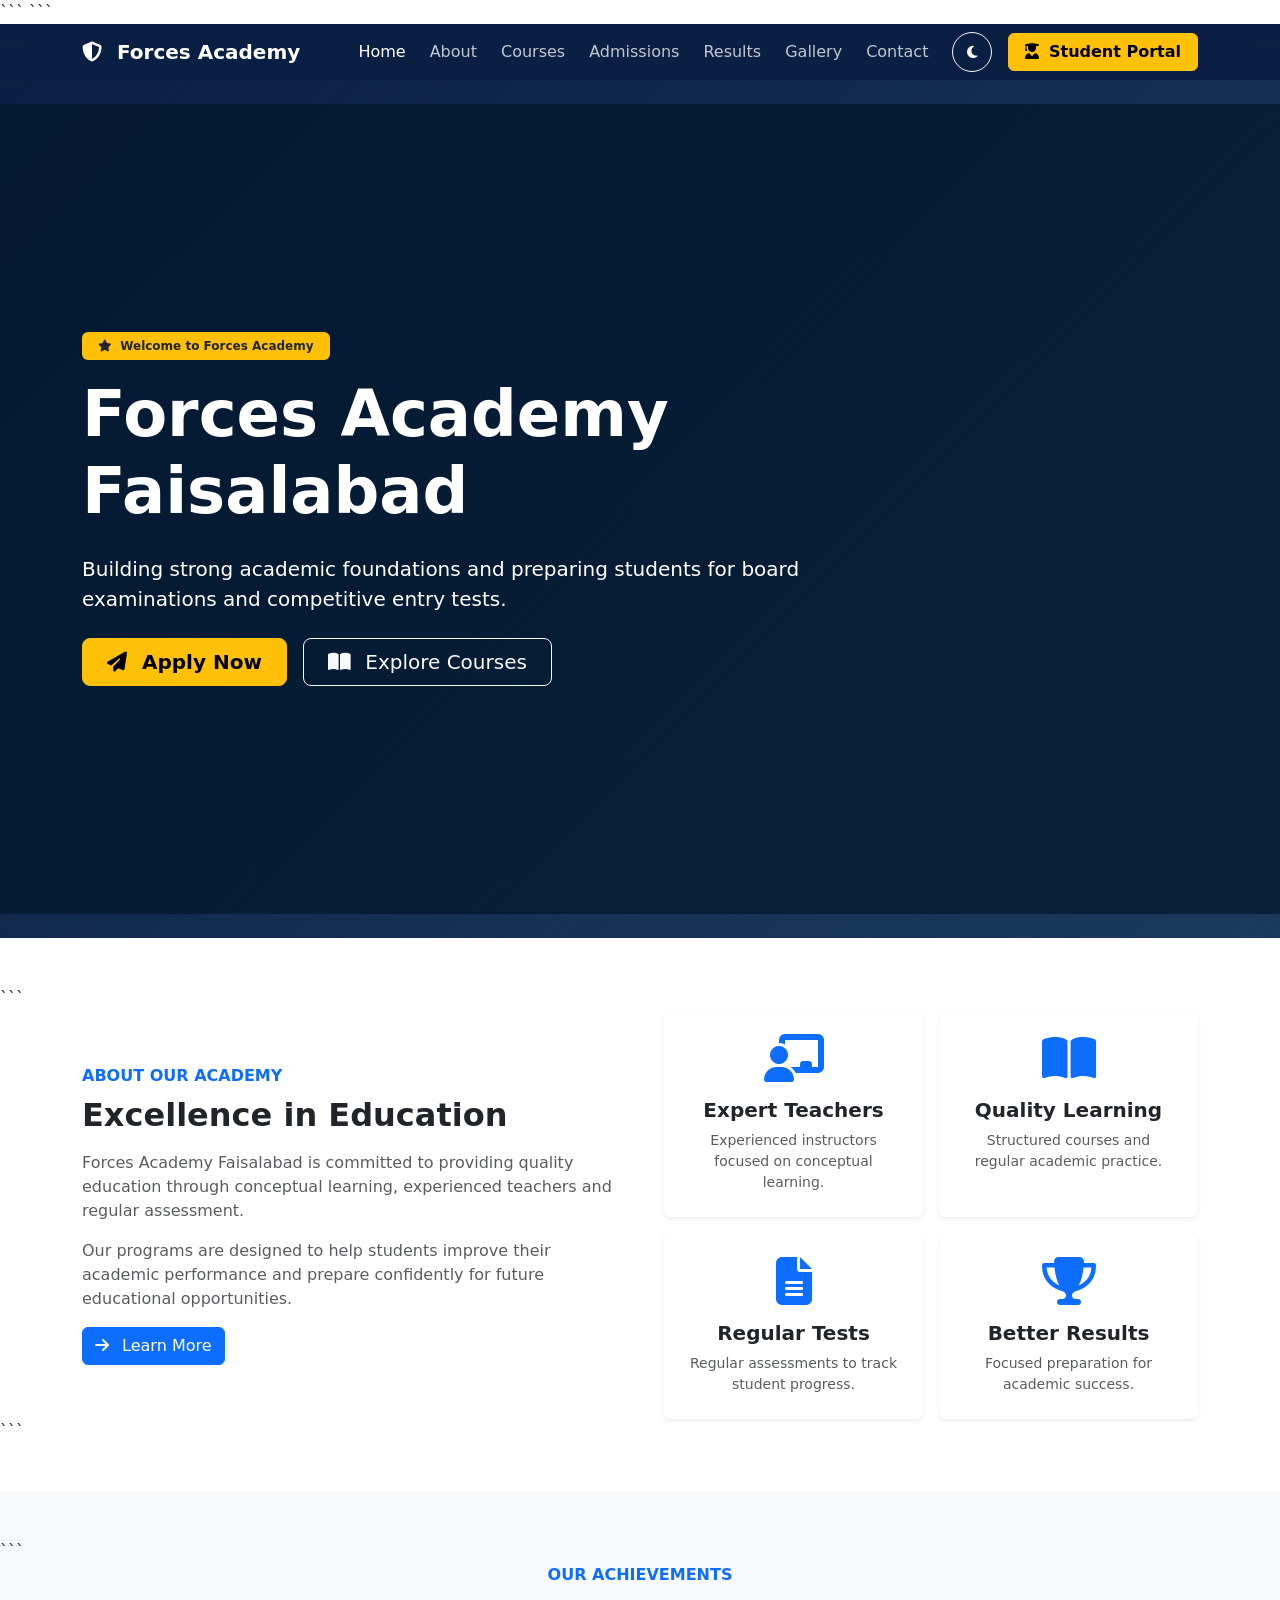
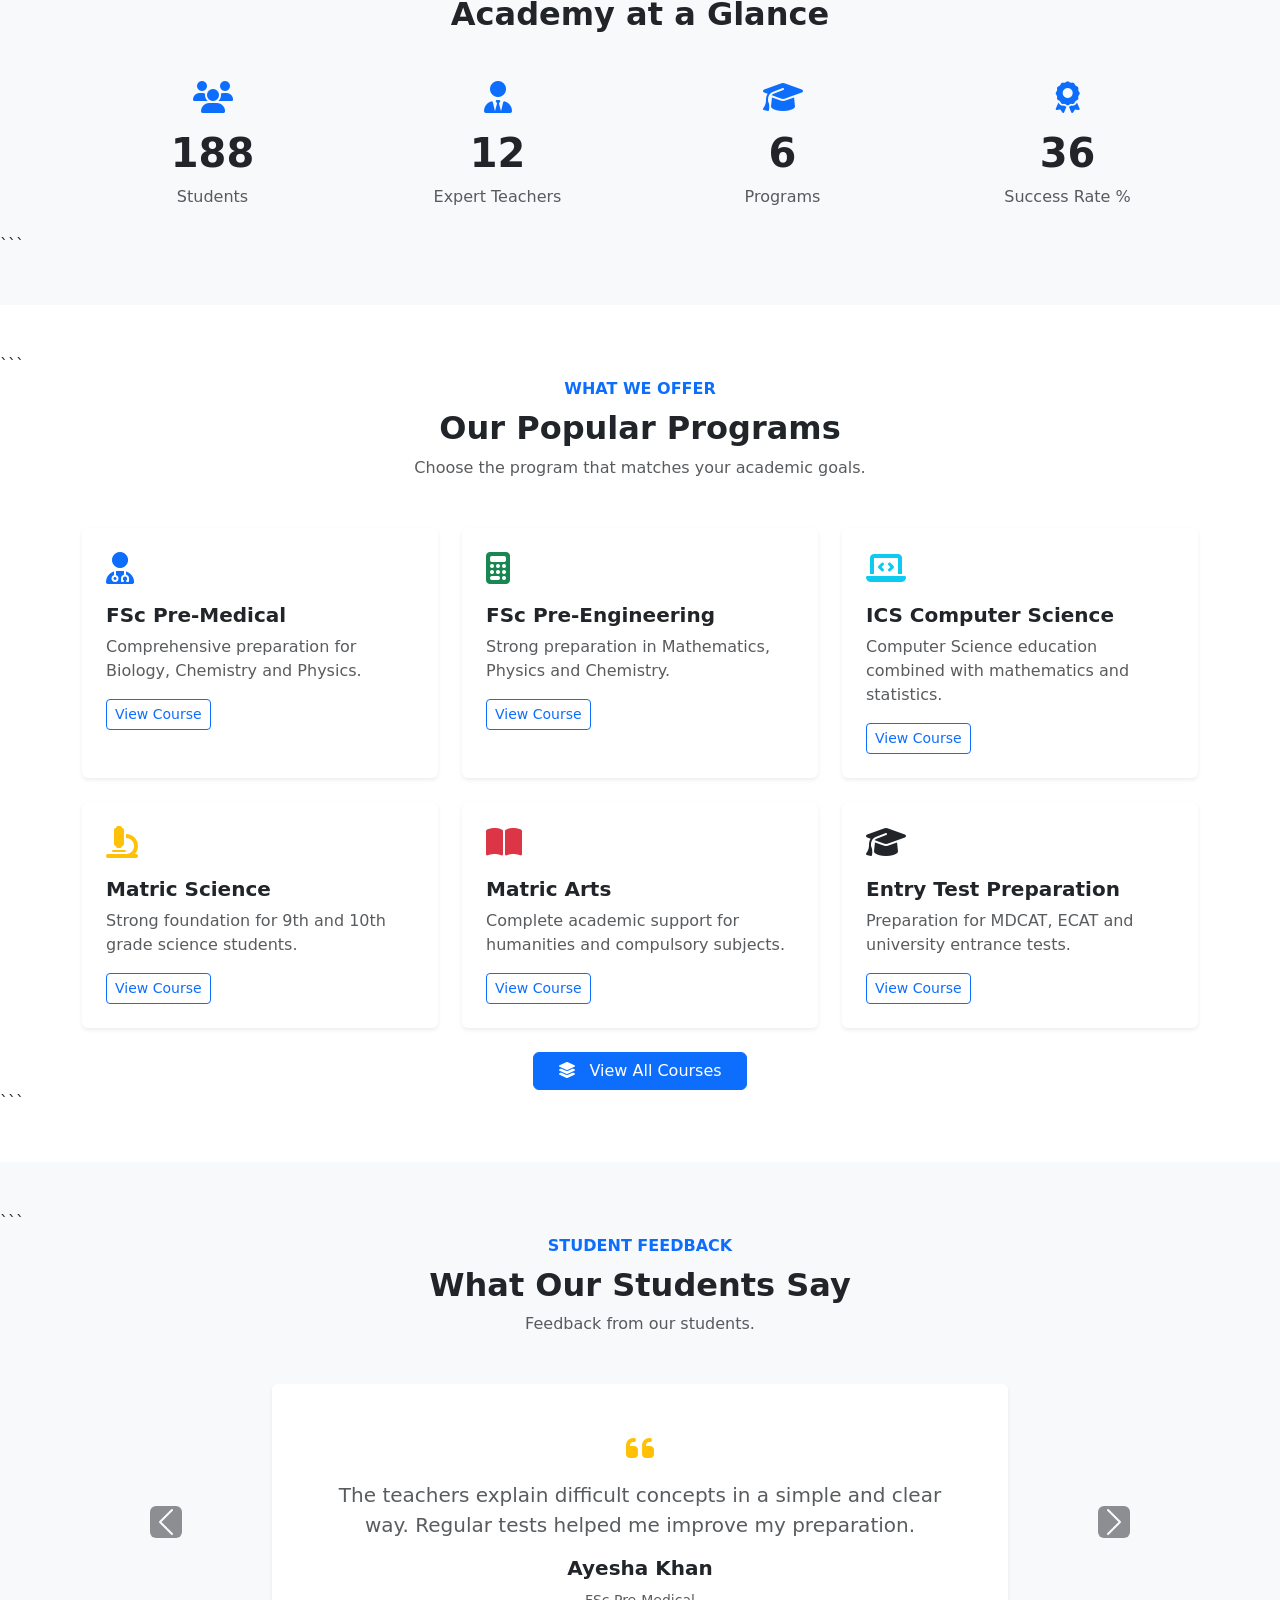
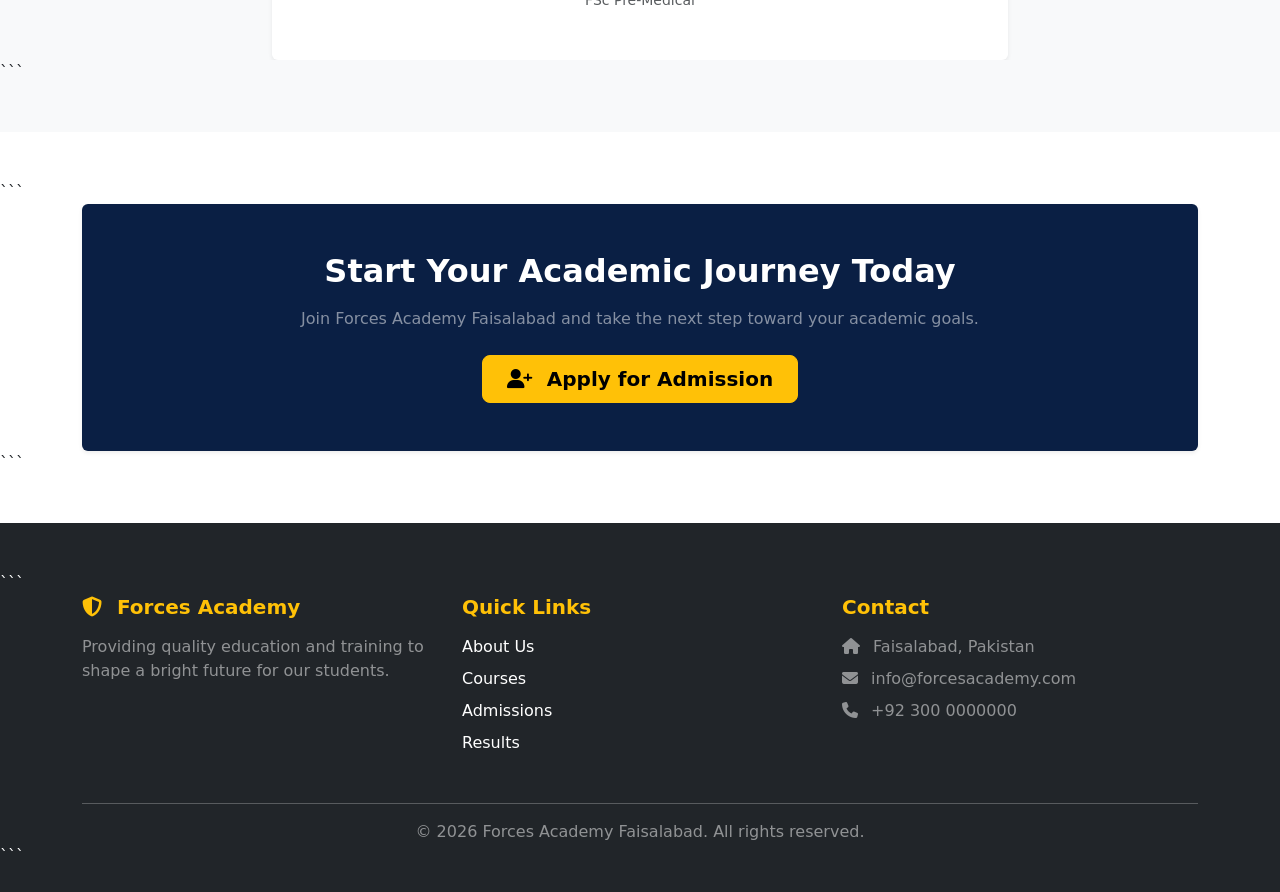
==== commit c4435d4b: "Updated index.html dark mode button" ====
--- a/index.html
+++ b/index.html
@@ -1,267 +1,261 @@
-```html
 <!DOCTYPE html>
+
 <html lang="en">
 
 <head>
 
-    <meta charset="UTF-8">
-
-    <meta name="viewport" content="width=device-width, initial-scale=1.0">
-
-    <title>Forces Academy Faisalabad</title>
-
-
-    <!-- =====================================================
-         BOOTSTRAP 5
-    ====================================================== -->
-
-    <link
-        href="https://cdn.jsdelivr.net/npm/bootstrap@5.3.0/dist/css/bootstrap.min.css"
-        rel="stylesheet"
-    >
-
-
-    <!-- =====================================================
-         FONT AWESOME
-    ====================================================== -->
-
-    <link
-        rel="stylesheet"
-        href="https://cdnjs.cloudflare.com/ajax/libs/font-awesome/6.4.0/css/all.min.css"
-    >
-
-
-    <!-- =====================================================
-         CUSTOM CSS
-    ====================================================== -->
-
-    <link rel="stylesheet" href="css/style.css">
+```
+<meta charset="UTF-8">
+<meta name="viewport" content="width=device-width, initial-scale=1.0">
+
+<title>Forces Academy Faisalabad</title>
+
+<!-- =====================================================
+     BOOTSTRAP 5
+====================================================== -->
+
+<link
+    href="https://cdn.jsdelivr.net/npm/bootstrap@5.3.0/dist/css/bootstrap.min.css"
+    rel="stylesheet"
+>
+
+<!-- =====================================================
+     FONT AWESOME
+====================================================== -->
+
+<link
+    rel="stylesheet"
+    href="https://cdnjs.cloudflare.com/ajax/libs/font-awesome/6.4.0/css/all.min.css"
+>
+
+<!-- =====================================================
+     CUSTOM CSS
+====================================================== -->
+
+<link rel="stylesheet" href="css/style.css">
+
+<!-- =====================================================
+     APPLY SAVED THEME BEFORE PAGE LOAD
+====================================================== -->
+
+<script>
+    (function () {
+
+        const savedTheme = localStorage.getItem("theme");
+
+        if (savedTheme === "dark") {
+            document.documentElement.classList.add("dark-mode-loading");
+        }
+
+    })();
+</script>
+```
 
 </head>
 
-
 <body>
-
 
 <!-- =========================================================
      NAVBAR
 ========================================================= -->
 
-<nav
-    class="navbar navbar-expand-lg sticky-top"
-    id="mainNav"
->
-
-    <div class="container">
-
-
-        <!-- LOGO -->
-
-        <a
-            class="navbar-brand fw-bold"
-            href="index.html"
-        >
-
-            <i class="fas fa-shield-halved me-2"></i>
-
-            Forces Academy
-
-        </a>
-
-
-        <!-- MOBILE MENU BUTTON -->
-
-        <button
-            class="navbar-toggler"
-            type="button"
-            data-bs-toggle="collapse"
-            data-bs-target="#navMenu"
-            aria-controls="navMenu"
-            aria-expanded="false"
-            aria-label="Toggle navigation"
-        >
-
-            <span class="navbar-toggler-icon"></span>
-
-        </button>
-
-
-        <!-- NAVIGATION -->
-
-        <div
-            class="collapse navbar-collapse"
-            id="navMenu"
-        >
-
-            <ul
-                class="navbar-nav ms-auto align-items-lg-center gap-lg-2"
-            >
-
-
-                <!-- HOME -->
-
-                <li class="nav-item">
-
-                    <a
-                        class="nav-link active"
-                        href="index.html"
-                    >
-
-                        Home
-
-                    </a>
-
-                </li>
-
-
-                <!-- ABOUT -->
-
-                <li class="nav-item">
-
-                    <a
-                        class="nav-link"
-                        href="about.html"
-                    >
-
-                        About
-
-                    </a>
-
-                </li>
-
-
-                <!-- COURSES -->
-
-                <li class="nav-item">
-
-                    <a
-                        class="nav-link"
-                        href="courses.html"
-                    >
-
-                        Courses
-
-                    </a>
-
-                </li>
-
-
-                <!-- ADMISSIONS -->
-
-                <li class="nav-item">
-
-                    <a
-                        class="nav-link"
-                        href="admissions.html"
-                    >
-
-                        Admissions
-
-                    </a>
-
-                </li>
-
-
-                <!-- RESULTS -->
-
-                <li class="nav-item">
-
-                    <a
-                        class="nav-link"
-                        href="results.html"
-                    >
-
-                        Results
-
-                    </a>
-
-                </li>
-
-
-                <!-- GALLERY -->
-
-                <li class="nav-item">
-
-                    <a
-                        class="nav-link"
-                        href="gallery.html"
-                    >
-
-                        Gallery
-
-                    </a>
-
-                </li>
-
-
-                <!-- CONTACT -->
-
-                <li class="nav-item">
-
-                    <a
-                        class="nav-link"
-                        href="contact.html"
-                    >
-
-                        Contact
-
-                    </a>
-
-                </li>
-
-
-                <!-- =================================================
-                     DARK / LIGHT MODE
-                ================================================== -->
-
-                <li class="nav-item">
-
-                    <button
-                        id="theme-toggle"
-                        type="button"
-                        class="btn btn-sm btn-outline-light theme-toggle-btn ms-lg-2"
-                        title="Toggle Dark/Light Mode"
-                        aria-label="Toggle Dark/Light Mode"
-                    >
-
-                        <i
-                            id="theme-icon"
-                            class="fas fa-moon"
-                        ></i>
-
-                    </button>
-
-                </li>
-
-
-                <!-- STUDENT PORTAL -->
-
-                <li class="nav-item">
-
-                    <a
-                        class="btn btn-warning fw-semibold px-3 ms-lg-2"
-                        href="https://forces-academy-lms.infinityfreeapp.com/"
-                        target="_blank"
-                        rel="noopener noreferrer"
-                    >
-
-                        <i class="fas fa-user-graduate me-1"></i>
-
-                        Student Portal
-
-                    </a>
-
-                </li>
-
-            </ul>
-
-        </div>
+<nav class="navbar navbar-expand-lg sticky-top" id="mainNav">
+
+```
+<div class="container">
+
+    <!-- Logo -->
+
+    <a
+        class="navbar-brand fw-bold"
+        href="index.html"
+    >
+
+        <i class="fas fa-shield-halved me-2"></i>
+
+        Forces Academy
+
+    </a>
+
+
+    <!-- Mobile Button -->
+
+    <button
+        class="navbar-toggler"
+        type="button"
+        data-bs-toggle="collapse"
+        data-bs-target="#navMenu"
+        aria-controls="navMenu"
+        aria-expanded="false"
+        aria-label="Toggle navigation"
+    >
+
+        <span class="navbar-toggler-icon"></span>
+
+    </button>
+
+
+    <!-- Navigation -->
+
+    <div
+        class="collapse navbar-collapse"
+        id="navMenu"
+    >
+
+        <ul class="navbar-nav ms-auto align-items-lg-center gap-lg-2">
+
+
+            <!-- Home -->
+
+            <li class="nav-item">
+
+                <a
+                    class="nav-link active"
+                    href="index.html"
+                >
+                    Home
+                </a>
+
+            </li>
+
+
+            <!-- About -->
+
+            <li class="nav-item">
+
+                <a
+                    class="nav-link"
+                    href="about.html"
+                >
+                    About
+                </a>
+
+            </li>
+
+
+            <!-- Courses -->
+
+            <li class="nav-item">
+
+                <a
+                    class="nav-link"
+                    href="courses.html"
+                >
+                    Courses
+                </a>
+
+            </li>
+
+
+            <!-- Admissions -->
+
+            <li class="nav-item">
+
+                <a
+                    class="nav-link"
+                    href="admissions.html"
+                >
+                    Admissions
+                </a>
+
+            </li>
+
+
+            <!-- Results -->
+
+            <li class="nav-item">
+
+                <a
+                    class="nav-link"
+                    href="results.html"
+                >
+                    Results
+                </a>
+
+            </li>
+
+
+            <!-- Gallery -->
+
+            <li class="nav-item">
+
+                <a
+                    class="nav-link"
+                    href="gallery.html"
+                >
+                    Gallery
+                </a>
+
+            </li>
+
+
+            <!-- Contact -->
+
+            <li class="nav-item">
+
+                <a
+                    class="nav-link"
+                    href="contact.html"
+                >
+                    Contact
+                </a>
+
+            </li>
+
+
+            <!-- =================================================
+                 DARK / LIGHT MODE
+            ================================================== -->
+
+            <li class="nav-item">
+
+                <button
+                    id="theme-toggle"
+                    type="button"
+                    class="btn btn-sm theme-toggle-btn btn-outline-light ms-lg-2"
+                    title="Toggle Dark/Light Mode"
+                    aria-label="Toggle Dark/Light Mode"
+                >
+
+                    <i
+                        id="theme-icon"
+                        class="fas fa-moon"
+                    ></i>
+
+                </button>
+
+            </li>
+
+
+            <!-- =================================================
+                 STUDENT PORTAL
+            ================================================== -->
+
+            <li class="nav-item">
+
+                <a
+                    class="btn btn-warning fw-semibold px-3 ms-lg-2"
+                    href="https://forces-academy-lms.infinityfreeapp.com/"
+                    target="_blank"
+                    rel="noopener noreferrer"
+                >
+
+                    <i class="fas fa-user-graduate me-1"></i>
+
+                    Student Portal
+
+                </a>
+
+            </li>
+
+        </ul>
 
     </div>
 
+</div>
+```
+
 </nav>
-
-
 
 <!-- =========================================================
      HERO SECTION
@@ -269,83 +263,73 @@
 
 <section id="hero">
 
-    <div class="hero-overlay">
-
-        <div class="container">
-
-            <div class="row align-items-center min-vh-75">
-
-                <div
-                    class="col-lg-8 text-white animate-fade-in"
-                >
-
-
-                    <!-- BADGE -->
-
-                    <span
-                        class="badge bg-warning text-dark mb-3 px-3 py-2"
+```
+<div class="hero-overlay">
+
+    <div class="container">
+
+        <div class="row align-items-center min-vh-75">
+
+            <div
+                class="col-lg-8 text-white animate-fade-in"
+            >
+
+                <span
+                    class="badge bg-warning text-dark mb-3 px-3 py-2"
+                >
+
+                    <i class="fas fa-star me-1"></i>
+
+                    Welcome to Forces Academy
+
+                </span>
+
+
+                <h1 class="display-3 fw-bold mb-4">
+
+                    Forces Academy Faisalabad
+
+                </h1>
+
+
+                <p class="lead mb-4">
+
+                    Building strong academic foundations and preparing
+                    students for board examinations and competitive
+                    entry tests.
+
+                </p>
+
+
+                <div class="d-flex flex-wrap gap-3">
+
+
+                    <!-- Apply Now -->
+
+                    <a
+                        href="admissions.html"
+                        class="btn btn-warning btn-lg fw-semibold px-4"
                     >
 
-                        <i class="fas fa-star me-1"></i>
-
-                        Welcome to Forces Academy
-
-                    </span>
-
-
-                    <!-- HEADING -->
-
-                    <h1 class="display-3 fw-bold mb-4">
-
-                        Forces Academy Faisalabad
-
-                    </h1>
-
-
-                    <!-- DESCRIPTION -->
-
-                    <p class="lead mb-4">
-
-                        Building strong academic foundations and preparing
-                        students for board examinations and competitive
-                        entry tests.
-
-                    </p>
-
-
-                    <!-- BUTTONS -->
-
-                    <div class="d-flex flex-wrap gap-3">
-
-
-                        <!-- APPLY -->
-
-                        <a
-                            href="admissions.html"
-                            class="btn btn-warning btn-lg fw-semibold px-4"
-                        >
-
-                            <i class="fas fa-paper-plane me-2"></i>
-
-                            Apply Now
-
-                        </a>
-
-
-                        <!-- COURSES -->
-
-                        <a
-                            href="courses.html"
-                            class="btn btn-outline-light btn-lg px-4"
-                        >
-
-                            <i class="fas fa-book-open me-2"></i>
-
-                            Explore Courses
-
-                        </a>
-
-                    </div>
+                        <i class="fas fa-paper-plane me-2"></i>
+
+                        Apply Now
+
+                    </a>
+
+
+                    <!-- Explore Courses -->
+
+                    <a
+                        href="courses.html"
+                        class="btn btn-outline-light btn-lg px-4"
+                    >
+
+                        <i class="fas fa-book-open me-2"></i>
+
+                        Explore Courses
+
+                    </a>
 
                 </div>
 
@@ -355,9 +339,10 @@
 
     </div>
 
+</div>
+```
+
 </section>
-
-
 
 <!-- =========================================================
      INTRODUCTION
@@ -365,205 +350,205 @@
 
 <section class="py-5">
 
-    <div class="container">
-
-        <div class="row align-items-center g-5">
-
-
-            <!-- LEFT CONTENT -->
-
-            <div class="col-lg-6">
-
-                <span class="text-primary fw-semibold">
-
-                    ABOUT OUR ACADEMY
-
-                </span>
-
-
-                <h2 class="fw-bold mb-3 mt-2">
-
-                    Excellence in Education
-
-                </h2>
-
-
-                <p class="text-muted">
-
-                    Forces Academy Faisalabad is committed to providing
-                    quality education through conceptual learning,
-                    experienced teachers and regular assessment.
-
-                </p>
-
-
-                <p class="text-muted">
-
-                    Our programs are designed to help students improve
-                    their academic performance and prepare confidently
-                    for future educational opportunities.
-
-                </p>
-
-
-                <a
-                    href="about.html"
-                    class="btn btn-primary"
-                >
-
-                    <i class="fas fa-arrow-right me-2"></i>
-
-                    Learn More
-
-                </a>
+```
+<div class="container">
+
+    <div class="row align-items-center g-5">
+
+
+        <!-- Introduction Text -->
+
+        <div class="col-lg-6">
+
+            <span class="text-primary fw-semibold">
+
+                ABOUT OUR ACADEMY
+
+            </span>
+
+
+            <h2 class="fw-bold mb-3 mt-2">
+
+                Excellence in Education
+
+            </h2>
+
+
+            <p class="text-muted">
+
+                Forces Academy Faisalabad is committed to providing
+                quality education through conceptual learning,
+                experienced teachers and regular assessment.
+
+            </p>
+
+
+            <p class="text-muted">
+
+                Our programs are designed to help students improve
+                their academic performance and prepare confidently
+                for future educational opportunities.
+
+            </p>
+
+
+            <a
+                href="about.html"
+                class="btn btn-primary"
+            >
+
+                <i class="fas fa-arrow-right me-2"></i>
+
+                Learn More
+
+            </a>
+
+        </div>
+
+
+        <!-- Features -->
+
+        <div class="col-lg-6">
+
+            <div class="row g-3">
+
+
+                <!-- Feature 1 -->
+
+                <div class="col-md-6">
+
+                    <div
+                        class="card h-100 border-0 shadow-sm text-center p-4"
+                    >
+
+                        <i
+                            class="fas fa-chalkboard-teacher fa-3x mb-3 text-primary"
+                        ></i>
+
+
+                        <h5 class="fw-bold">
+
+                            Expert Teachers
+
+                        </h5>
+
+
+                        <p class="text-muted small mb-0">
+
+                            Experienced instructors focused on
+                            conceptual learning.
+
+                        </p>
+
+                    </div>
+
+                </div>
+
+
+                <!-- Feature 2 -->
+
+                <div class="col-md-6">
+
+                    <div
+                        class="card h-100 border-0 shadow-sm text-center p-4"
+                    >
+
+                        <i
+                            class="fas fa-book-open fa-3x mb-3 text-primary"
+                        ></i>
+
+
+                        <h5 class="fw-bold">
+
+                            Quality Learning
+
+                        </h5>
+
+
+                        <p class="text-muted small mb-0">
+
+                            Structured courses and regular academic
+                            practice.
+
+                        </p>
+
+                    </div>
+
+                </div>
+
+
+                <!-- Feature 3 -->
+
+                <div class="col-md-6">
+
+                    <div
+                        class="card h-100 border-0 shadow-sm text-center p-4"
+                    >
+
+                        <i
+                            class="fas fa-file-alt fa-3x mb-3 text-primary"
+                        ></i>
+
+
+                        <h5 class="fw-bold">
+
+                            Regular Tests
+
+                        </h5>
+
+
+                        <p class="text-muted small mb-0">
+
+                            Regular assessments to track student
+                            progress.
+
+                        </p>
+
+                    </div>
+
+                </div>
+
+
+                <!-- Feature 4 -->
+
+                <div class="col-md-6">
+
+                    <div
+                        class="card h-100 border-0 shadow-sm text-center p-4"
+                    >
+
+                        <i
+                            class="fas fa-trophy fa-3x mb-3 text-primary"
+                        ></i>
+
+
+                        <h5 class="fw-bold">
+
+                            Better Results
+
+                        </h5>
+
+
+                        <p class="text-muted small mb-0">
+
+                            Focused preparation for academic success.
+
+                        </p>
+
+                    </div>
+
+                </div>
 
             </div>
 
-
-            <!-- RIGHT FEATURES -->
-
-            <div class="col-lg-6">
-
-                <div class="row g-3">
-
-
-                    <!-- FEATURE 1 -->
-
-                    <div class="col-md-6">
-
-                        <div
-                            class="card h-100 border-0 shadow-sm text-center p-4"
-                        >
-
-                            <i
-                                class="fas fa-chalkboard-teacher fa-3x mb-3 text-primary"
-                            ></i>
-
-
-                            <h5 class="fw-bold">
-
-                                Expert Teachers
-
-                            </h5>
-
-
-                            <p class="text-muted small mb-0">
-
-                                Experienced instructors focused on
-                                conceptual learning.
-
-                            </p>
-
-                        </div>
-
-                    </div>
-
-
-                    <!-- FEATURE 2 -->
-
-                    <div class="col-md-6">
-
-                        <div
-                            class="card h-100 border-0 shadow-sm text-center p-4"
-                        >
-
-                            <i
-                                class="fas fa-book-open fa-3x mb-3 text-primary"
-                            ></i>
-
-
-                            <h5 class="fw-bold">
-
-                                Quality Learning
-
-                            </h5>
-
-
-                            <p class="text-muted small mb-0">
-
-                                Structured courses and regular academic
-                                practice.
-
-                            </p>
-
-                        </div>
-
-                    </div>
-
-
-                    <!-- FEATURE 3 -->
-
-                    <div class="col-md-6">
-
-                        <div
-                            class="card h-100 border-0 shadow-sm text-center p-4"
-                        >
-
-                            <i
-                                class="fas fa-file-alt fa-3x mb-3 text-primary"
-                            ></i>
-
-
-                            <h5 class="fw-bold">
-
-                                Regular Tests
-
-                            </h5>
-
-
-                            <p class="text-muted small mb-0">
-
-                                Regular assessments to track student
-                                progress.
-
-                            </p>
-
-                        </div>
-
-                    </div>
-
-
-                    <!-- FEATURE 4 -->
-
-                    <div class="col-md-6">
-
-                        <div
-                            class="card h-100 border-0 shadow-sm text-center p-4"
-                        >
-
-                            <i
-                                class="fas fa-trophy fa-3x mb-3 text-primary"
-                            ></i>
-
-
-                            <h5 class="fw-bold">
-
-                                Better Results
-
-                            </h5>
-
-
-                            <p class="text-muted small mb-0">
-
-                                Focused preparation for academic success.
-
-                            </p>
-
-                        </div>
-
-                    </div>
-
-                </div>
-
-            </div>
-
         </div>
 
     </div>
 
+</div>
+```
+
 </section>
-
-
 
 <!-- =========================================================
      STATS SECTION
@@ -574,156 +559,144 @@
     class="py-5 bg-light"
 >
 
-    <div class="container">
-
-
-        <!-- HEADING -->
-
-        <div class="text-center mb-4">
-
-            <span class="text-primary fw-semibold">
-
-                OUR ACHIEVEMENTS
-
-            </span>
-
-
-            <h2 class="fw-bold mt-2">
-
-                Academy at a Glance
-
-            </h2>
-
-        </div>
-
-
-        <div class="row text-center g-4">
-
-
-            <!-- STUDENTS -->
-
-            <div class="col-6 col-lg-3">
-
-                <div class="p-4">
-
-                    <i
-                        class="fas fa-users fa-2x text-primary mb-3"
-                    ></i>
-
-
-                    <h2
-                        class="fw-bold display-6"
-                        data-target="500"
-                    >
-
-                        0
-
-                    </h2>
-
-
-                    <p class="text-muted mb-0">
-
-                        Students
-
-                    </p>
-
-                </div>
+```
+<div class="container">
+
+    <div class="text-center mb-4">
+
+        <span class="text-primary fw-semibold">
+
+            OUR ACHIEVEMENTS
+
+        </span>
+
+
+        <h2 class="fw-bold mt-2">
+
+            Academy at a Glance
+
+        </h2>
+
+    </div>
+
+
+    <div class="row text-center g-4">
+
+
+        <!-- Students -->
+
+        <div class="col-6 col-lg-3">
+
+            <div class="p-4">
+
+                <i
+                    class="fas fa-users fa-2x text-primary mb-3"
+                ></i>
+
+
+                <h2
+                    class="fw-bold display-6"
+                    data-target="500"
+                >
+                    0
+                </h2>
+
+
+                <p class="text-muted mb-0">
+
+                    Students
+
+                </p>
 
             </div>
 
-
-            <!-- TEACHERS -->
-
-            <div class="col-6 col-lg-3">
-
-                <div class="p-4">
-
-                    <i
-                        class="fas fa-user-tie fa-2x text-primary mb-3"
-                    ></i>
-
-
-                    <h2
-                        class="fw-bold display-6"
-                        data-target="30"
-                    >
-
-                        0
-
-                    </h2>
-
-
-                    <p class="text-muted mb-0">
-
-                        Expert Teachers
-
-                    </p>
-
-                </div>
+        </div>
+
+
+        <!-- Teachers -->
+
+        <div class="col-6 col-lg-3">
+
+            <div class="p-4">
+
+                <i
+                    class="fas fa-user-tie fa-2x text-primary mb-3"
+                ></i>
+
+
+                <h2
+                    class="fw-bold display-6"
+                    data-target="30"
+                >
+                    0
+                </h2>
+
+
+                <p class="text-muted mb-0">
+
+                    Expert Teachers
+
+                </p>
 
             </div>
 
-
-            <!-- PROGRAMS -->
-
-            <div class="col-6 col-lg-3">
-
-                <div class="p-4">
-
-                    <i
-                        class="fas fa-graduation-cap fa-2x text-primary mb-3"
-                    ></i>
-
-
-                    <h2
-                        class="fw-bold display-6"
-                        data-target="15"
-                    >
-
-                        0
-
-                    </h2>
-
-
-                    <p class="text-muted mb-0">
-
-                        Programs
-
-                    </p>
-
-                </div>
+        </div>
+
+
+        <!-- Programs -->
+
+        <div class="col-6 col-lg-3">
+
+            <div class="p-4">
+
+                <i
+                    class="fas fa-graduation-cap fa-2x text-primary mb-3"
+                ></i>
+
+
+                <h2
+                    class="fw-bold display-6"
+                    data-target="15"
+                >
+                    0
+                </h2>
+
+
+                <p class="text-muted mb-0">
+
+                    Programs
+
+                </p>
 
             </div>
 
-
-            <!-- SUCCESS -->
-
-            <div class="col-6 col-lg-3">
-
-                <div class="p-4">
-
-                    <i
-                        class="fas fa-award fa-2x text-primary mb-3"
-                    ></i>
-
-
-                    <h2
-                        class="fw-bold display-6"
-                        data-target="95"
-                    >
-
-                        0
-
-                    </h2>
-
-
-                    <p class="text-muted mb-0">
-
-                        Success Rate %
-
-                    </p>
-
-                </div>
+        </div>
+
+
+        <!-- Success -->
+
+        <div class="col-6 col-lg-3">
+
+            <div class="p-4">
+
+                <i
+                    class="fas fa-award fa-2x text-primary mb-3"
+                ></i>
+
+
+                <h2
+                    class="fw-bold display-6"
+                    data-target="95"
+                >
+                    0
+                </h2>
+
+
+                <p class="text-muted mb-0">
+
+                    Success Rate %
+
+                </p>
 
             </div>
 
@@ -731,9 +704,10 @@
 
     </div>
 
+</div>
+```
+
 </section>
-
-
 
 <!-- =========================================================
      COURSES SECTION
@@ -741,339 +715,336 @@
 
 <section class="py-5">
 
-    <div class="container">
-
-
-        <!-- HEADING -->
-
-        <div class="text-center mb-5">
-
-            <span class="text-primary fw-semibold">
-
-                WHAT WE OFFER
-
-            </span>
-
-
-            <h2 class="fw-bold mt-2">
-
-                Our Popular Programs
-
-            </h2>
-
-
-            <p class="text-muted">
-
-                Choose the program that matches your academic goals.
-
-            </p>
-
-        </div>
-
-
-        <div class="row g-4">
-
-
-            <!-- COURSE 1 -->
-
-            <div class="col-md-6 col-lg-4">
-
-                <div class="card h-100 border-0 shadow-sm">
-
-                    <div class="card-body p-4">
-
-                        <div class="mb-3 text-primary">
-
-                            <i class="fas fa-user-md fa-2x"></i>
-
-                        </div>
-
-
-                        <h5 class="fw-bold">
-
-                            FSc Pre-Medical
-
-                        </h5>
-
-
-                        <p class="text-muted">
-
-                            Comprehensive preparation for Biology,
-                            Chemistry and Physics.
-
-                        </p>
-
-
-                        <a
-                            href="courses.html"
-                            class="btn btn-outline-primary btn-sm"
-                        >
-
-                            View Course
-
-                        </a>
+```
+<div class="container">
+
+    <div class="text-center mb-5">
+
+        <span class="text-primary fw-semibold">
+
+            WHAT WE OFFER
+
+        </span>
+
+
+        <h2 class="fw-bold mt-2">
+
+            Our Popular Programs
+
+        </h2>
+
+
+        <p class="text-muted">
+
+            Choose the program that matches your academic goals.
+
+        </p>
+
+    </div>
+
+
+    <div class="row g-4">
+
+
+        <!-- Course 1 -->
+
+        <div class="col-md-6 col-lg-4">
+
+            <div class="card h-100 border-0 shadow-sm">
+
+                <div class="card-body p-4">
+
+                    <div class="mb-3 text-primary">
+
+                        <i class="fas fa-user-md fa-2x"></i>
 
                     </div>
 
+
+                    <h5 class="fw-bold">
+
+                        FSc Pre-Medical
+
+                    </h5>
+
+
+                    <p class="text-muted">
+
+                        Comprehensive preparation for Biology,
+                        Chemistry and Physics.
+
+                    </p>
+
+
+                    <a
+                        href="courses.html"
+                        class="btn btn-outline-primary btn-sm"
+                    >
+
+                        View Course
+
+                    </a>
+
                 </div>
 
             </div>
 
-
-            <!-- COURSE 2 -->
-
-            <div class="col-md-6 col-lg-4">
-
-                <div class="card h-100 border-0 shadow-sm">
-
-                    <div class="card-body p-4">
-
-                        <div class="mb-3 text-success">
-
-                            <i class="fas fa-calculator fa-2x"></i>
-
-                        </div>
-
-
-                        <h5 class="fw-bold">
-
-                            FSc Pre-Engineering
-
-                        </h5>
-
-
-                        <p class="text-muted">
-
-                            Strong preparation in Mathematics,
-                            Physics and Chemistry.
-
-                        </p>
-
-
-                        <a
-                            href="courses.html"
-                            class="btn btn-outline-primary btn-sm"
-                        >
-
-                            View Course
-
-                        </a>
+        </div>
+
+
+        <!-- Course 2 -->
+
+        <div class="col-md-6 col-lg-4">
+
+            <div class="card h-100 border-0 shadow-sm">
+
+                <div class="card-body p-4">
+
+                    <div class="mb-3 text-success">
+
+                        <i class="fas fa-calculator fa-2x"></i>
 
                     </div>
 
+
+                    <h5 class="fw-bold">
+
+                        FSc Pre-Engineering
+
+                    </h5>
+
+
+                    <p class="text-muted">
+
+                        Strong preparation in Mathematics,
+                        Physics and Chemistry.
+
+                    </p>
+
+
+                    <a
+                        href="courses.html"
+                        class="btn btn-outline-primary btn-sm"
+                    >
+
+                        View Course
+
+                    </a>
+
                 </div>
 
             </div>
 
-
-            <!-- COURSE 3 -->
-
-            <div class="col-md-6 col-lg-4">
-
-                <div class="card h-100 border-0 shadow-sm">
-
-                    <div class="card-body p-4">
-
-                        <div class="mb-3 text-info">
-
-                            <i class="fas fa-laptop-code fa-2x"></i>
-
-                        </div>
-
-
-                        <h5 class="fw-bold">
-
-                            ICS Computer Science
-
-                        </h5>
-
-
-                        <p class="text-muted">
-
-                            Computer Science education combined with
-                            mathematics and statistics.
-
-                        </p>
-
-
-                        <a
-                            href="courses.html"
-                            class="btn btn-outline-primary btn-sm"
-                        >
-
-                            View Course
-
-                        </a>
+        </div>
+
+
+        <!-- Course 3 -->
+
+        <div class="col-md-6 col-lg-4">
+
+            <div class="card h-100 border-0 shadow-sm">
+
+                <div class="card-body p-4">
+
+                    <div class="mb-3 text-info">
+
+                        <i class="fas fa-laptop-code fa-2x"></i>
 
                     </div>
 
+
+                    <h5 class="fw-bold">
+
+                        ICS Computer Science
+
+                    </h5>
+
+
+                    <p class="text-muted">
+
+                        Computer Science education combined with
+                        mathematics and statistics.
+
+                    </p>
+
+
+                    <a
+                        href="courses.html"
+                        class="btn btn-outline-primary btn-sm"
+                    >
+
+                        View Course
+
+                    </a>
+
                 </div>
 
             </div>
 
-
-            <!-- COURSE 4 -->
-
-            <div class="col-md-6 col-lg-4">
-
-                <div class="card h-100 border-0 shadow-sm">
-
-                    <div class="card-body p-4">
-
-                        <div class="mb-3 text-warning">
-
-                            <i class="fas fa-microscope fa-2x"></i>
-
-                        </div>
-
-
-                        <h5 class="fw-bold">
-
-                            Matric Science
-
-                        </h5>
-
-
-                        <p class="text-muted">
-
-                            Strong foundation for 9th and 10th grade
-                            science students.
-
-                        </p>
-
-
-                        <a
-                            href="courses.html"
-                            class="btn btn-outline-primary btn-sm"
-                        >
-
-                            View Course
-
-                        </a>
+        </div>
+
+
+        <!-- Course 4 -->
+
+        <div class="col-md-6 col-lg-4">
+
+            <div class="card h-100 border-0 shadow-sm">
+
+                <div class="card-body p-4">
+
+                    <div class="mb-3 text-warning">
+
+                        <i class="fas fa-microscope fa-2x"></i>
 
                     </div>
 
+
+                    <h5 class="fw-bold">
+
+                        Matric Science
+
+                    </h5>
+
+
+                    <p class="text-muted">
+
+                        Strong foundation for 9th and 10th grade
+                        science students.
+
+                    </p>
+
+
+                    <a
+                        href="courses.html"
+                        class="btn btn-outline-primary btn-sm"
+                    >
+
+                        View Course
+
+                    </a>
+
                 </div>
 
             </div>
 
-
-            <!-- COURSE 5 -->
-
-            <div class="col-md-6 col-lg-4">
-
-                <div class="card h-100 border-0 shadow-sm">
-
-                    <div class="card-body p-4">
-
-                        <div class="mb-3 text-danger">
-
-                            <i class="fas fa-book-open fa-2x"></i>
-
-                        </div>
-
-
-                        <h5 class="fw-bold">
-
-                            Matric Arts
-
-                        </h5>
-
-
-                        <p class="text-muted">
-
-                            Complete academic support for humanities
-                            and compulsory subjects.
-
-                        </p>
-
-
-                        <a
-                            href="courses.html"
-                            class="btn btn-outline-primary btn-sm"
-                        >
-
-                            View Course
-
-                        </a>
+        </div>
+
+
+        <!-- Course 5 -->
+
+        <div class="col-md-6 col-lg-4">
+
+            <div class="card h-100 border-0 shadow-sm">
+
+                <div class="card-body p-4">
+
+                    <div class="mb-3 text-danger">
+
+                        <i class="fas fa-book-open fa-2x"></i>
 
                     </div>
 
+
+                    <h5 class="fw-bold">
+
+                        Matric Arts
+
+                    </h5>
+
+
+                    <p class="text-muted">
+
+                        Complete academic support for humanities
+                        and compulsory subjects.
+
+                    </p>
+
+
+                    <a
+                        href="courses.html"
+                        class="btn btn-outline-primary btn-sm"
+                    >
+
+                        View Course
+
+                    </a>
+
                 </div>
 
             </div>
 
-
-            <!-- COURSE 6 -->
-
-            <div class="col-md-6 col-lg-4">
-
-                <div class="card h-100 border-0 shadow-sm">
-
-                    <div class="card-body p-4">
-
-                        <div class="mb-3 text-dark">
-
-                            <i class="fas fa-graduation-cap fa-2x"></i>
-
-                        </div>
-
-
-                        <h5 class="fw-bold">
-
-                            Entry Test Preparation
-
-                        </h5>
-
-
-                        <p class="text-muted">
-
-                            Preparation for MDCAT, ECAT and university
-                            entrance tests.
-
-                        </p>
-
-
-                        <a
-                            href="courses.html"
-                            class="btn btn-outline-primary btn-sm"
-                        >
-
-                            View Course
-
-                        </a>
+        </div>
+
+
+        <!-- Course 6 -->
+
+        <div class="col-md-6 col-lg-4">
+
+            <div class="card h-100 border-0 shadow-sm">
+
+                <div class="card-body p-4">
+
+                    <div class="mb-3 text-dark">
+
+                        <i class="fas fa-graduation-cap fa-2x"></i>
 
                     </div>
 
+
+                    <h5 class="fw-bold">
+
+                        Entry Test Preparation
+
+                    </h5>
+
+
+                    <p class="text-muted">
+
+                        Preparation for MDCAT, ECAT and university
+                        entrance tests.
+
+                    </p>
+
+
+                    <a
+                        href="courses.html"
+                        class="btn btn-outline-primary btn-sm"
+                    >
+
+                        View Course
+
+                    </a>
+
                 </div>
 
             </div>
 
         </div>
 
-
-        <!-- ALL COURSES BUTTON -->
-
-        <div class="text-center mt-4">
-
-            <a
-                href="courses.html"
-                class="btn btn-primary px-4"
-            >
-
-                <i class="fas fa-layer-group me-2"></i>
-
-                View All Courses
-
-            </a>
-
-        </div>
-
     </div>
 
+
+    <!-- View All Courses -->
+
+    <div class="text-center mt-4">
+
+        <a
+            href="courses.html"
+            class="btn btn-primary px-4"
+        >
+
+            <i class="fas fa-layer-group me-2"></i>
+
+            View All Courses
+
+        </a>
+
+    </div>
+
+</div>
+```
+
 </section>
-
-
 
 <!-- =========================================================
      TESTIMONIALS
@@ -1081,256 +1052,249 @@
 
 <section class="py-5 bg-light">
 
-    <div class="container">
-
-
-        <!-- HEADING -->
-
-        <div class="text-center mb-5">
-
-            <span class="text-primary fw-semibold">
-
-                STUDENT FEEDBACK
+```
+<div class="container">
+
+    <div class="text-center mb-5">
+
+        <span class="text-primary fw-semibold">
+
+            STUDENT FEEDBACK
+
+        </span>
+
+
+        <h2 class="fw-bold mt-2">
+
+            What Our Students Say
+
+        </h2>
+
+
+        <p class="text-muted">
+
+            Feedback from our students.
+
+        </p>
+
+    </div>
+
+
+    <div
+        id="testimonialCarousel"
+        class="carousel slide"
+        data-bs-ride="carousel"
+    >
+
+        <div class="carousel-inner">
+
+
+            <!-- Testimonial 1 -->
+
+            <div class="carousel-item active">
+
+                <div class="row justify-content-center">
+
+                    <div class="col-lg-8">
+
+                        <div class="card border-0 shadow-sm">
+
+                            <div
+                                class="card-body p-5 text-center"
+                            >
+
+                                <i
+                                    class="fas fa-quote-left fa-2x text-warning mb-3"
+                                ></i>
+
+
+                                <p class="lead text-muted">
+
+                                    The teachers explain difficult
+                                    concepts in a simple and clear way.
+                                    Regular tests helped me improve
+                                    my preparation.
+
+                                </p>
+
+
+                                <h5 class="fw-bold">
+
+                                    Ayesha Khan
+
+                                </h5>
+
+
+                                <small class="text-muted">
+
+                                    FSc Pre-Medical
+
+                                </small>
+
+                            </div>
+
+                        </div>
+
+                    </div>
+
+                </div>
+
+            </div>
+
+
+            <!-- Testimonial 2 -->
+
+            <div class="carousel-item">
+
+                <div class="row justify-content-center">
+
+                    <div class="col-lg-8">
+
+                        <div class="card border-0 shadow-sm">
+
+                            <div
+                                class="card-body p-5 text-center"
+                            >
+
+                                <i
+                                    class="fas fa-quote-left fa-2x text-warning mb-3"
+                                ></i>
+
+
+                                <p class="lead text-muted">
+
+                                    The academy provides a good learning
+                                    environment and focuses on both
+                                    concepts and exam preparation.
+
+                                </p>
+
+
+                                <h5 class="fw-bold">
+
+                                    Muhammad Bilal
+
+                                </h5>
+
+
+                                <small class="text-muted">
+
+                                    FSc Pre-Engineering
+
+                                </small>
+
+                            </div>
+
+                        </div>
+
+                    </div>
+
+                </div>
+
+            </div>
+
+
+            <!-- Testimonial 3 -->
+
+            <div class="carousel-item">
+
+                <div class="row justify-content-center">
+
+                    <div class="col-lg-8">
+
+                        <div class="card border-0 shadow-sm">
+
+                            <div class="card-body p-5 text-center">
+
+                                <i
+                                    class="fas fa-quote-left fa-2x text-warning mb-3"
+                                ></i>
+
+
+                                <p class="lead text-muted">
+
+                                    I found the entry test preparation
+                                    very helpful. The regular practice
+                                    sessions improved my confidence.
+
+                                </p>
+
+
+                                <h5 class="fw-bold">
+
+                                    Zainab Fatima
+
+                                </h5>
+
+
+                                <small class="text-muted">
+
+                                    Entry Test Preparation
+
+                                </small>
+
+                            </div>
+
+                        </div>
+
+                    </div>
+
+                </div>
+
+            </div>
+
+        </div>
+
+
+        <!-- Previous -->
+
+        <button
+            class="carousel-control-prev"
+            type="button"
+            data-bs-target="#testimonialCarousel"
+            data-bs-slide="prev"
+        >
+
+            <span
+                class="carousel-control-prev-icon bg-dark rounded"
+            ></span>
+
+            <span class="visually-hidden">
+
+                Previous
 
             </span>
 
-
-            <h2 class="fw-bold mt-2">
-
-                What Our Students Say
-
-            </h2>
-
-
-            <p class="text-muted">
-
-                Feedback from our students.
-
-            </p>
-
-        </div>
-
-
-        <!-- CAROUSEL -->
-
-        <div
-            id="testimonialCarousel"
-            class="carousel slide"
-            data-bs-ride="carousel"
+        </button>
+
+
+        <!-- Next -->
+
+        <button
+            class="carousel-control-next"
+            type="button"
+            data-bs-target="#testimonialCarousel"
+            data-bs-slide="next"
         >
 
-            <div class="carousel-inner">
-
-
-                <!-- TESTIMONIAL 1 -->
-
-                <div class="carousel-item active">
-
-                    <div class="row justify-content-center">
-
-                        <div class="col-lg-8">
-
-                            <div class="card border-0 shadow-sm">
-
-                                <div
-                                    class="card-body p-5 text-center"
-                                >
-
-                                    <i
-                                        class="fas fa-quote-left fa-2x text-warning mb-3"
-                                    ></i>
-
-
-                                    <p class="lead text-muted">
-
-                                        The teachers explain difficult
-                                        concepts in a simple and clear way.
-                                        Regular tests helped me improve
-                                        my preparation.
-
-                                    </p>
-
-
-                                    <h5 class="fw-bold">
-
-                                        Ayesha Khan
-
-                                    </h5>
-
-
-                                    <small class="text-muted">
-
-                                        FSc Pre-Medical
-
-                                    </small>
-
-                                </div>
-
-                            </div>
-
-                        </div>
-
-                    </div>
-
-                </div>
-
-
-                <!-- TESTIMONIAL 2 -->
-
-                <div class="carousel-item">
-
-                    <div class="row justify-content-center">
-
-                        <div class="col-lg-8">
-
-                            <div class="card border-0 shadow-sm">
-
-                                <div
-                                    class="card-body p-5 text-center"
-                                >
-
-                                    <i
-                                        class="fas fa-quote-left fa-2x text-warning mb-3"
-                                    ></i>
-
-
-                                    <p class="lead text-muted">
-
-                                        The academy provides a good learning
-                                        environment and focuses on both
-                                        concepts and exam preparation.
-
-                                    </p>
-
-
-                                    <h5 class="fw-bold">
-
-                                        Muhammad Bilal
-
-                                    </h5>
-
-
-                                    <small class="text-muted">
-
-                                        FSc Pre-Engineering
-
-                                    </small>
-
-                                </div>
-
-                            </div>
-
-                        </div>
-
-                    </div>
-
-                </div>
-
-
-                <!-- TESTIMONIAL 3 -->
-
-                <div class="carousel-item">
-
-                    <div class="row justify-content-center">
-
-                        <div class="col-lg-8">
-
-                            <div class="card border-0 shadow-sm">
-
-                                <div
-                                    class="card-body p-5 text-center"
-                                >
-
-                                    <i
-                                        class="fas fa-quote-left fa-2x text-warning mb-3"
-                                    ></i>
-
-
-                                    <p class="lead text-muted">
-
-                                        I found the entry test preparation
-                                        very helpful. The regular practice
-                                        sessions improved my confidence.
-
-                                    </p>
-
-
-                                    <h5 class="fw-bold">
-
-                                        Zainab Fatima
-
-                                    </h5>
-
-
-                                    <small class="text-muted">
-
-                                        Entry Test Preparation
-
-                                    </small>
-
-                                </div>
-
-                            </div>
-
-                        </div>
-
-                    </div>
-
-                </div>
-
-            </div>
-
-
-            <!-- PREVIOUS -->
-
-            <button
-                class="carousel-control-prev"
-                type="button"
-                data-bs-target="#testimonialCarousel"
-                data-bs-slide="prev"
-            >
-
-                <span
-                    class="carousel-control-prev-icon bg-dark rounded"
-                ></span>
-
-                <span class="visually-hidden">
-
-                    Previous
-
-                </span>
-
-            </button>
-
-
-            <!-- NEXT -->
-
-            <button
-                class="carousel-control-next"
-                type="button"
-                data-bs-target="#testimonialCarousel"
-                data-bs-slide="next"
-            >
-
-                <span
-                    class="carousel-control-next-icon bg-dark rounded"
-                ></span>
-
-                <span class="visually-hidden">
-
-                    Next
-
-                </span>
-
-            </button>
-
-        </div>
+            <span
+                class="carousel-control-next-icon bg-dark rounded"
+            ></span>
+
+            <span class="visually-hidden">
+
+                Next
+
+            </span>
+
+        </button>
 
     </div>
 
+</div>
+```
+
 </section>
-
-
 
 <!-- =========================================================
      CALL TO ACTION
@@ -1338,46 +1302,46 @@
 
 <section class="py-5">
 
-    <div class="container">
-
-        <div
-            class="p-5 text-center rounded shadow-sm"
-            style="background-color:#0a1f44;"
+```
+<div class="container">
+
+    <div
+        class="p-5 text-center rounded shadow-sm"
+        style="background-color:#0a1f44;"
+    >
+
+        <h2 class="fw-bold text-white mb-3">
+
+            Start Your Academic Journey Today
+
+        </h2>
+
+
+        <p class="text-white-50 mb-4">
+
+            Join Forces Academy Faisalabad and take the next step
+            toward your academic goals.
+
+        </p>
+
+
+        <a
+            href="admissions.html"
+            class="btn btn-warning btn-lg fw-semibold px-4"
         >
 
-            <h2 class="fw-bold text-white mb-3">
-
-                Start Your Academic Journey Today
-
-            </h2>
-
-
-            <p class="text-white-50 mb-4">
-
-                Join Forces Academy Faisalabad and take the next step
-                toward your academic goals.
-
-            </p>
-
-
-            <a
-                href="admissions.html"
-                class="btn btn-warning btn-lg fw-semibold px-4"
-            >
-
-                <i class="fas fa-user-plus me-2"></i>
-
-                Apply for Admission
-
-            </a>
-
-        </div>
+            <i class="fas fa-user-plus me-2"></i>
+
+            Apply for Admission
+
+        </a>
 
     </div>
 
+</div>
+```
+
 </section>
-
-
 
 <!-- =========================================================
      FOOTER
@@ -1385,183 +1349,176 @@
 
 <footer class="bg-dark text-white pt-5 pb-4">
 
-    <div class="container">
-
-        <div class="row text-center text-md-start">
-
-
-            <!-- ABOUT -->
-
-            <div class="col-md-4 mb-4">
-
-                <h5 class="text-warning fw-bold mb-3">
-
-                    <i class="fas fa-shield-halved me-2"></i>
-
-                    Forces Academy
-
-                </h5>
-
-
-                <p class="text-white-50">
-
-                    Providing quality education and training to shape
-                    a bright future for our students.
-
-                </p>
-
-            </div>
-
-
-            <!-- QUICK LINKS -->
-
-            <div class="col-md-4 mb-4">
-
-                <h5 class="text-warning fw-bold mb-3">
-
-                    Quick Links
-
-                </h5>
-
-
-                <p class="mb-2">
-
-                    <a
-                        href="about.html"
-                        class="text-white text-decoration-none"
-                    >
-
-                        About Us
-
-                    </a>
-
-                </p>
-
-
-                <p class="mb-2">
-
-                    <a
-                        href="courses.html"
-                        class="text-white text-decoration-none"
-                    >
-
-                        Courses
-
-                    </a>
-
-                </p>
-
-
-                <p class="mb-2">
-
-                    <a
-                        href="admissions.html"
-                        class="text-white text-decoration-none"
-                    >
-
-                        Admissions
-
-                    </a>
-
-                </p>
-
-
-                <p class="mb-2">
-
-                    <a
-                        href="results.html"
-                        class="text-white text-decoration-none"
-                    >
-
-                        Results
-
-                    </a>
-
-                </p>
-
-            </div>
-
-
-            <!-- CONTACT -->
-
-            <div class="col-md-4 mb-4">
-
-                <h5 class="text-warning fw-bold mb-3">
-
-                    Contact
-
-                </h5>
-
-
-                <p class="text-white-50 mb-2">
-
-                    <i class="fas fa-home me-2"></i>
-
-                    Faisalabad, Pakistan
-
-                </p>
-
-
-                <p class="text-white-50 mb-2">
-
-                    <i class="fas fa-envelope me-2"></i>
-
-                    info@forcesacademy.com
-
-                </p>
-
-
-                <p class="text-white-50 mb-2">
-
-                    <i class="fas fa-phone me-2"></i>
-
-                    +92 300 0000000
-
-                </p>
-
-            </div>
-
-        </div>
-
-
-        <hr>
-
-
-        <div class="text-center">
-
-            <p class="mb-0 text-white-50">
-
-                © 2026 Forces Academy Faisalabad.
-                All rights reserved.
+```
+<div class="container">
+
+    <div class="row text-center text-md-start">
+
+
+        <!-- About -->
+
+        <div class="col-md-4 mb-4">
+
+            <h5 class="text-warning fw-bold mb-3">
+
+                <i class="fas fa-shield-halved me-2"></i>
+
+                Forces Academy
+
+            </h5>
+
+
+            <p class="text-white-50">
+
+                Providing quality education and training to shape
+                a bright future for our students.
 
             </p>
 
         </div>
 
+
+        <!-- Quick Links -->
+
+        <div class="col-md-4 mb-4">
+
+            <h5 class="text-warning fw-bold mb-3">
+
+                Quick Links
+
+            </h5>
+
+
+            <p class="mb-2">
+
+                <a
+                    href="about.html"
+                    class="text-white text-decoration-none"
+                >
+                    About Us
+                </a>
+
+            </p>
+
+
+            <p class="mb-2">
+
+                <a
+                    href="courses.html"
+                    class="text-white text-decoration-none"
+                >
+                    Courses
+                </a>
+
+            </p>
+
+
+            <p class="mb-2">
+
+                <a
+                    href="admissions.html"
+                    class="text-white text-decoration-none"
+                >
+                    Admissions
+                </a>
+
+            </p>
+
+
+            <p class="mb-2">
+
+                <a
+                    href="results.html"
+                    class="text-white text-decoration-none"
+                >
+                    Results
+                </a>
+
+            </p>
+
+        </div>
+
+
+        <!-- Contact -->
+
+        <div class="col-md-4 mb-4">
+
+            <h5 class="text-warning fw-bold mb-3">
+
+                Contact
+
+            </h5>
+
+
+            <p class="text-white-50 mb-2">
+
+                <i class="fas fa-home me-2"></i>
+
+                Faisalabad, Pakistan
+
+            </p>
+
+
+            <p class="text-white-50 mb-2">
+
+                <i class="fas fa-envelope me-2"></i>
+
+                info@forcesacademy.com
+
+            </p>
+
+
+            <p class="text-white-50 mb-2">
+
+                <i class="fas fa-phone me-2"></i>
+
+                +92 300 0000000
+
+            </p>
+
+        </div>
+
     </div>
 
+
+    <hr>
+
+
+    <div class="text-center">
+
+        <p class="mb-0 text-white-50">
+
+            © 2026 Forces Academy Faisalabad.
+            All rights reserved.
+
+        </p>
+
+    </div>
+
+</div>
+```
+
 </footer>
-
-
 
 <!-- =========================================================
      BACK TO TOP BUTTON
 ========================================================= -->
 
 <button
-    id="backToTop"
-    type="button"
-    class="btn btn-warning rounded-circle position-fixed bottom-0 end-0 m-4 d-none"
-    style="width:45px; height:45px; z-index:999;"
-    title="Back to Top"
-    aria-label="Back to Top"
+id="backToTop"
+type="button"
+class="btn btn-warning rounded-circle position-fixed bottom-0 end-0 m-4 d-none"
+style="width:45px; height:45px; z-index:999;"
+title="Back to Top"
+aria-label="Back to Top"
+
 >
 
-    <i class="fas fa-arrow-up"></i>
+```
+<i class="fas fa-arrow-up"></i>
+```
 
 </button>
-
-
 
 <!-- =========================================================
      BOOTSTRAP JS
@@ -1571,17 +1528,11 @@
     src="https://cdn.jsdelivr.net/npm/bootstrap@5.3.0/dist/js/bootstrap.bundle.min.js"
 ></script>
 
-
-
 <!-- =========================================================
-     CUSTOM JAVASCRIPT
-     Dark/Light Mode + Other Features
+     CUSTOM JS
 ========================================================= -->
 
 <script src="js/main.js"></script>
 
-
 </body>
-
 </html>
-```
